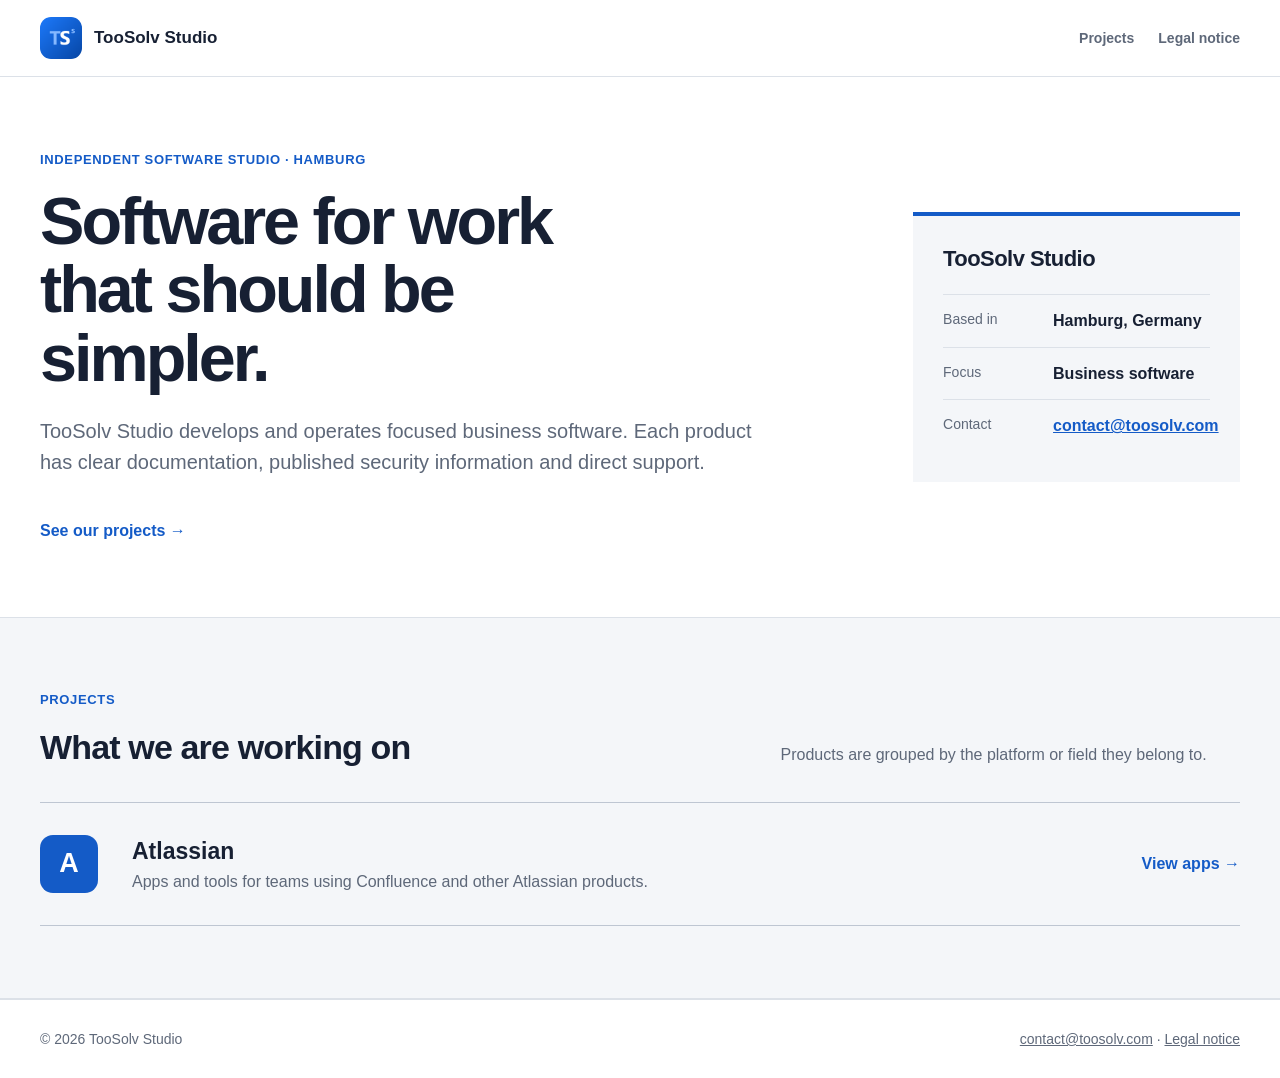
==== index.html @ 0a059f20 "Refresh redesigned website assets" ====
<!doctype html>
<html lang="en">
<head>
  <meta charset="utf-8">
  <meta name="viewport" content="width=device-width, initial-scale=1">
  <meta http-equiv="Content-Security-Policy" content="default-src 'none'; style-src 'self'; img-src 'self' data:; script-src 'none'; connect-src 'none'; font-src 'self'; object-src 'none'; base-uri 'none'; form-action 'none'">
  <meta name="referrer" content="no-referrer">
  <title>TooSolv Studio · Software from Hamburg</title>
  <meta name="description" content="TooSolv Studio is an independent software studio in Hamburg. Explore our projects and products.">
  <link rel="icon" href="toosolv-studio.png?v=20260923b">
  <link rel="stylesheet" href="style.css?v=20260923b">
</head>
<body>
<header class="topbar">
  <div class="wide">
    <a class="brand" href="./" aria-label="TooSolv Studio home"><img src="toosolv-studio.png?v=20260923b" alt=""><span>TooSolv Studio</span></a>
    <nav aria-label="Main"><a href="#projects">Projects</a><a href="impressum/">Legal notice</a></nav>
  </div>
</header>

<main>
  <section class="home-intro wide">
    <div class="intro-copy">
      <p class="label">Independent software studio · Hamburg</p>
      <h1>Software for work that should be simpler.</h1>
      <p class="lead">TooSolv Studio develops and operates focused business software. Each product has clear documentation, published security information and direct support.</p>
      <a class="text-link" href="#projects">See our projects <span aria-hidden="true">→</span></a>
    </div>
    <aside class="studio-facts" aria-label="About TooSolv Studio">
      <h2>TooSolv Studio</h2>
      <dl>
        <div><dt>Based in</dt><dd>Hamburg, Germany</dd></div>
        <div><dt>Focus</dt><dd>Business software</dd></div>
        <div><dt>Contact</dt><dd><a href="mailto:contact@toosolv.com">contact@toosolv.com</a></dd></div>
      </dl>
    </aside>
  </section>

  <section id="projects" class="projects-block">
    <div class="wide">
      <div class="section-title"><div><p class="label">Projects</p><h2>What we are working on</h2></div><p>Products are grouped by the platform or field they belong to.</p></div>
      <a class="project-row" href="projects/atlassian/">
        <span class="project-letter" aria-hidden="true">A</span>
        <span class="project-copy"><strong>Atlassian</strong><span>Apps and tools for teams using Confluence and other Atlassian products.</span></span>
        <span class="row-action">View apps <span aria-hidden="true">→</span></span>
      </a>
    </div>
  </section>
</main>

<footer><div class="wide"><span>© 2026 TooSolv Studio</span><span><a href="mailto:contact@toosolv.com">contact@toosolv.com</a> · <a href="impressum/">Legal notice</a></span></div></footer>
</body>
</html>
---- style.css ----
:root {
  --ink: #172033;
  --muted: #5e6879;
  --blue: #145bc7;
  --blue-dark: #0d4399;
  --line: #dce1e8;
  --panel: #f4f6f9;
  --white: #fff;
  --page: #fff;
  color-scheme: light;
}
* { box-sizing: border-box; }
html { scroll-behavior: smooth; }
body { margin: 0; background: var(--page); color: var(--ink); font: 16px/1.6 -apple-system, BlinkMacSystemFont, "Segoe UI", Arial, sans-serif; }
.wide { width: min(1380px, calc(100% - 80px)); margin-inline: auto; }
.topbar { border-bottom: 1px solid var(--line); background: var(--white); }
.topbar .wide { min-height: 76px; display: flex; align-items: center; gap: 30px; }
.brand { display: inline-flex; align-items: center; gap: 12px; color: var(--ink); font-size: 17px; font-weight: 720; text-decoration: none; }
.brand img { width: 42px; height: 42px; border-radius: 11px; }
nav { display: flex; flex-wrap: wrap; gap: 24px; margin-left: auto; }
nav a { color: var(--muted); font-size: 14px; font-weight: 650; text-decoration: none; }
nav a:hover, nav a:focus-visible, nav a[aria-current="page"] { color: var(--blue); }
a { color: var(--blue); }
h1, h2, p { margin-top: 0; }
h1 { max-width: 17ch; margin-bottom: 24px; font-size: clamp(42px, 5.2vw, 72px); line-height: 1.03; letter-spacing: -.045em; }
h2 { margin-bottom: 10px; font-size: 28px; line-height: 1.2; letter-spacing: -.025em; }
.lead { max-width: 66ch; color: var(--muted); font-size: 20px; line-height: 1.55; }
.label { margin-bottom: 16px; color: var(--blue); font-size: 13px; font-weight: 750; letter-spacing: .05em; text-transform: uppercase; }
.home-intro { display: grid; grid-template-columns: minmax(0, 1.65fr) minmax(300px, .7fr); gap: 8vw; align-items: center; min-height: 540px; padding-block: 72px; }
.intro-copy { max-width: 850px; }
.text-link { display: inline-block; margin-top: 20px; font-weight: 700; text-decoration: none; }
.studio-facts { padding: 30px; border-top: 4px solid var(--blue); background: var(--panel); }
.studio-facts h2 { font-size: 22px; }
.studio-facts dl { margin: 22px 0 0; }
.studio-facts dl div { display: grid; grid-template-columns: 90px 1fr; gap: 20px; padding: 13px 0; border-top: 1px solid var(--line); }
.studio-facts dt { color: var(--muted); font-size: 14px; }
.studio-facts dd { margin: 0; font-weight: 650; }
.projects-block, .product-details { padding-block: 72px; background: var(--panel); border-block: 1px solid var(--line); }
.projects-block.compact { padding-block: 56px 100px; border-top: 0; }
.section-title, .page-title { display: grid; grid-template-columns: minmax(300px, 1fr) minmax(300px, .75fr); gap: 10vw; align-items: end; margin-bottom: 34px; }
.section-title h2 { margin: 0; font-size: 34px; }
.section-title > p, .page-title > p { max-width: 600px; margin: 0; color: var(--muted); }
.project-row { display: grid; grid-template-columns: 66px minmax(0, 1fr) auto; gap: 26px; align-items: center; padding: 30px 0; border-top: 1px solid #bec6d2; border-bottom: 1px solid #bec6d2; color: var(--ink); text-decoration: none; }
.project-row:hover .row-action, .project-row:focus-visible .row-action { color: var(--blue-dark); text-decoration: underline; text-underline-offset: 4px; }
.project-letter { display: grid; place-items: center; width: 58px; height: 58px; border-radius: 13px; background: var(--blue); color: white; font-size: 27px; font-weight: 800; }
.project-row img { width: 58px; height: 58px; border-radius: 13px; }
.project-copy { display: flex; flex-direction: column; }
.project-copy small { margin-bottom: 2px; color: var(--blue); font-weight: 700; text-transform: uppercase; }
.project-copy strong { font-size: 23px; }
.project-copy > span { color: var(--muted); }
.row-action { color: var(--blue); font-weight: 700; }
.page-head { min-height: 410px; padding-block: 46px 70px; }
.crumb { margin-bottom: 76px; color: var(--muted); font-size: 14px; }
.crumb a { color: var(--muted); text-decoration: none; }
.crumb span { padding-inline: 8px; color: #9aa3b1; }
.page-title h1 { margin: 0; font-size: clamp(46px, 6vw, 76px); }
.product-head { min-height: 520px; }
.product-title { display: flex; align-items: flex-start; gap: 30px; }
.product-title > img { width: 104px; height: 104px; border-radius: 24px; }
.product-title h1 { max-width: 19ch; font-size: clamp(44px, 5.5vw, 70px); }
.product-actions { display: flex; flex-wrap: wrap; gap: 14px 28px; margin: 32px 0 0 134px; }
.primary-link { padding: 11px 17px; border-radius: 7px; background: var(--blue); color: white; font-weight: 700; text-decoration: none; }
.primary-link:hover, .primary-link:focus-visible { background: var(--blue-dark); }
.plain-link { align-self: center; font-weight: 650; text-decoration: none; }
.details-grid { display: grid; grid-template-columns: repeat(4, 1fr); }
.details-grid article { min-height: 190px; padding: 8px 28px 8px 0; }
.details-grid article + article { padding-left: 28px; border-left: 1px solid #c8cfda; }
.details-grid h2 { font-size: 20px; }
.details-grid p { color: var(--muted); }
.review-links { padding-block: 80px; }
.review-links .wide { display: grid; grid-template-columns: .7fr 1.3fr; gap: 8vw; }
.review-links h2 { font-size: 31px; }
.review-links .wide > div { display: grid; }
.review-links a { display: grid; grid-template-columns: 170px 1fr; gap: 30px; padding: 18px 0; border-top: 1px solid var(--line); color: var(--ink); text-decoration: none; }
.review-links a:last-child { border-bottom: 1px solid var(--line); }
.review-links a span { color: var(--muted); }
footer { padding-block: 28px; border-top: 1px solid var(--line); color: var(--muted); font-size: 14px; }
footer .wide { display: flex; justify-content: space-between; gap: 24px; }
footer a { color: var(--muted); }
footer .trademark { display: block; margin-top: 16px; font-size: 12px; }

/* Existing documentation and policy pages */
.wrap { width: min(1060px, calc(100% - 48px)); margin-inline: auto; padding-block: 26px 64px; }
header.site { min-height: 64px; display: flex; align-items: center; gap: 22px; padding-bottom: 18px; margin-bottom: 46px; border-bottom: 1px solid var(--line); }
header.site > a:first-of-type { display: inline-flex; align-items: center; gap: 11px; color: var(--ink); font-weight: 720; text-decoration: none; }
header.site img { width: 40px; height: 40px; border-radius: 10px; }
header.site nav { margin-left: auto; }
.wrap h1 { max-width: none; font-size: clamp(34px, 5vw, 50px); }
.wrap h2 { margin-top: 38px; font-size: 23px; }
.wrap p, .wrap li { max-width: 76ch; }
table { width: 100%; margin: 14px 0; border-collapse: collapse; font-size: 15px; }
th, td { padding: 9px 10px; border-bottom: 1px solid var(--line); text-align: left; vertical-align: top; }
th { color: var(--muted); }
.table-scroll { overflow-x: auto; }
code, kbd { padding: 1px 5px; border: 1px solid var(--line); border-radius: 4px; background: var(--panel); font: .9em "Cascadia Code", Consolas, monospace; }
.cards { display: grid; grid-template-columns: repeat(auto-fit, minmax(210px, 1fr)); gap: 12px; margin-top: 24px; }
.cards a { padding: 16px; border: 1px solid var(--line); color: var(--ink); text-decoration: none; }
.cards strong, .cards span { display: block; }
.cards strong { color: var(--blue); }
.cards span { color: var(--muted); font-size: 14px; }
.wrap footer { margin-top: 58px; }
.sr-only { position: absolute; width: 1px; height: 1px; overflow: hidden; clip-path: inset(50%); white-space: nowrap; }

@media (max-width: 900px) {
  .wide { width: min(100% - 40px, 760px); }
  .home-intro { grid-template-columns: 1fr; min-height: auto; gap: 50px; }
  .studio-facts { max-width: 520px; }
  .section-title, .page-title, .review-links .wide { grid-template-columns: 1fr; gap: 16px; }
  .details-grid { grid-template-columns: repeat(2, 1fr); }
  .details-grid article:nth-child(3) { padding-left: 0; border-left: 0; }
  .project-row { grid-template-columns: 58px 1fr; }
  .row-action { grid-column: 2; }
}
@media (max-width: 600px) {
  .wide { width: calc(100% - 30px); }
  .topbar .wide, header.site { flex-wrap: wrap; padding-block: 13px; }
  nav, header.site nav { width: 100%; margin-left: 0; gap: 16px; }
  h1 { font-size: 42px; }
  .home-intro { padding-block: 52px; }
  .projects-block, .product-details { padding-block: 50px; }
  .page-head { padding-top: 30px; }
  .crumb { margin-bottom: 50px; }
  .product-title { display: block; }
  .product-title > img { width: 76px; height: 76px; margin-bottom: 24px; }
  .product-actions { margin-left: 0; }
  .details-grid { grid-template-columns: 1fr; }
  .details-grid article, .details-grid article + article { min-height: auto; padding: 20px 0; border-left: 0; border-top: 1px solid #c8cfda; }
  .review-links a { grid-template-columns: 1fr; gap: 4px; }
  footer .wide { display: block; }
}
@media (prefers-reduced-motion: reduce) { html { scroll-behavior: auto; } }
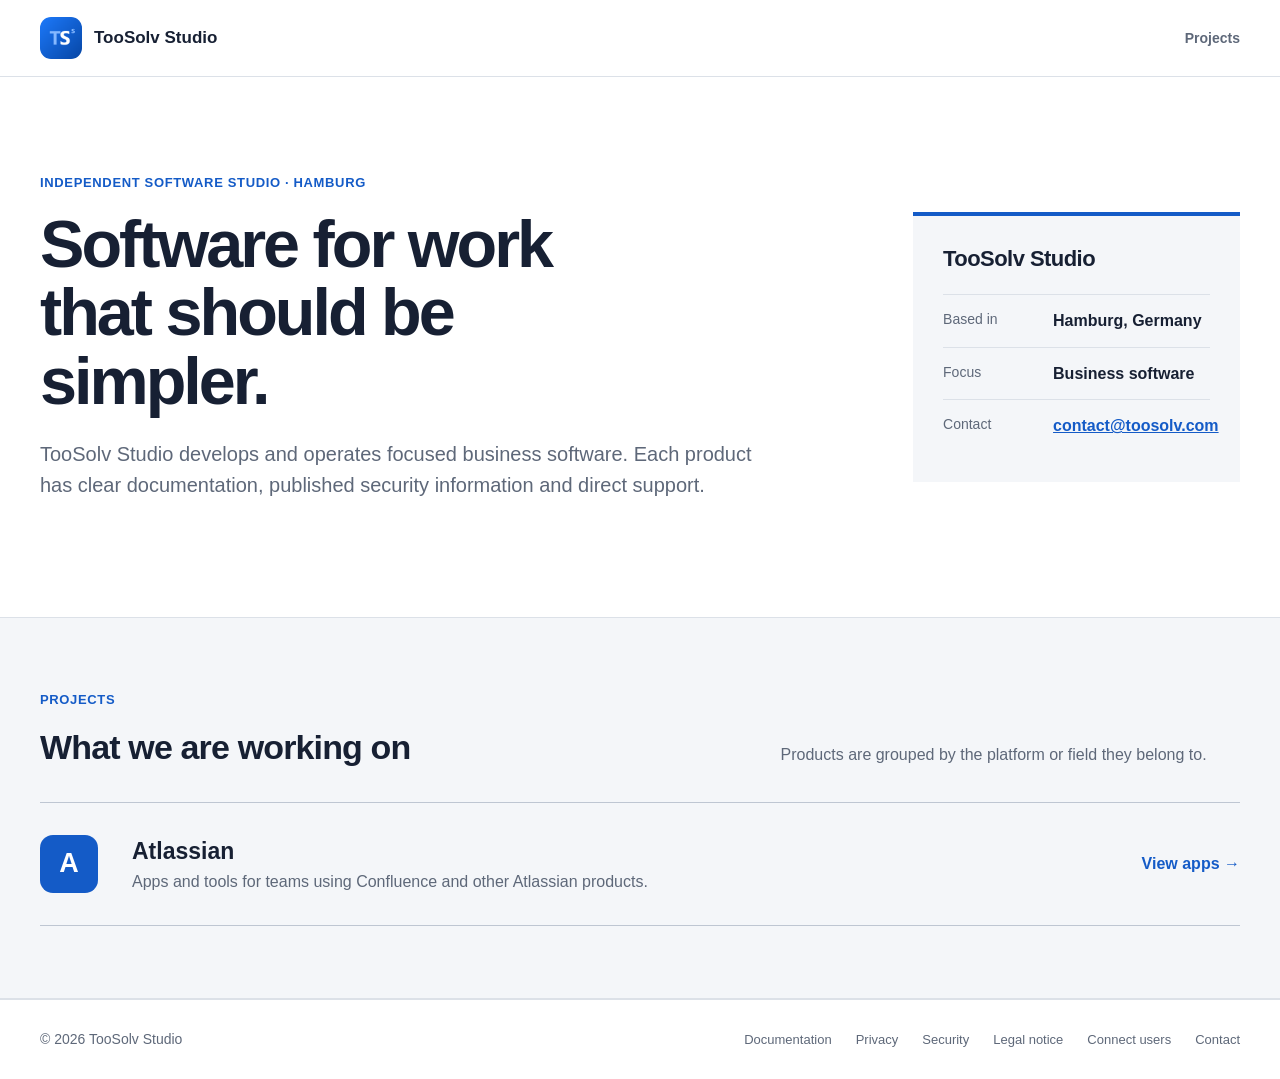
==== commit d12a4f9d: "Keep footer at page bottom and simplify navigation" ====
--- a/index.html
+++ b/index.html
@@ -1,53 +1,52 @@
-<!doctype html>
-<html lang="en">
-<head>
-  <meta charset="utf-8">
-  <meta name="viewport" content="width=device-width, initial-scale=1">
-  <meta http-equiv="Content-Security-Policy" content="default-src 'none'; style-src 'self'; img-src 'self' data:; script-src 'none'; connect-src 'none'; font-src 'self'; object-src 'none'; base-uri 'none'; form-action 'none'">
-  <meta name="referrer" content="no-referrer">
-  <title>TooSolv Studio · Software from Hamburg</title>
-  <meta name="description" content="TooSolv Studio is an independent software studio in Hamburg. Explore our projects and products.">
-  <link rel="icon" href="toosolv-studio.png?v=20260923b">
-  <link rel="stylesheet" href="style.css?v=20260923b">
-</head>
-<body>
-<header class="topbar">
-  <div class="wide">
-    <a class="brand" href="./" aria-label="TooSolv Studio home"><img src="toosolv-studio.png?v=20260923b" alt=""><span>TooSolv Studio</span></a>
-    <nav aria-label="Main"><a href="#projects">Projects</a><a href="impressum/">Legal notice</a></nav>
-  </div>
-</header>
-
-<main>
-  <section class="home-intro wide">
-    <div class="intro-copy">
-      <p class="label">Independent software studio · Hamburg</p>
-      <h1>Software for work that should be simpler.</h1>
-      <p class="lead">TooSolv Studio develops and operates focused business software. Each product has clear documentation, published security information and direct support.</p>
-      <a class="text-link" href="#projects">See our projects <span aria-hidden="true">→</span></a>
-    </div>
-    <aside class="studio-facts" aria-label="About TooSolv Studio">
-      <h2>TooSolv Studio</h2>
-      <dl>
-        <div><dt>Based in</dt><dd>Hamburg, Germany</dd></div>
-        <div><dt>Focus</dt><dd>Business software</dd></div>
-        <div><dt>Contact</dt><dd><a href="mailto:contact@toosolv.com">contact@toosolv.com</a></dd></div>
-      </dl>
-    </aside>
-  </section>
-
-  <section id="projects" class="projects-block">
-    <div class="wide">
-      <div class="section-title"><div><p class="label">Projects</p><h2>What we are working on</h2></div><p>Products are grouped by the platform or field they belong to.</p></div>
-      <a class="project-row" href="projects/atlassian/">
-        <span class="project-letter" aria-hidden="true">A</span>
-        <span class="project-copy"><strong>Atlassian</strong><span>Apps and tools for teams using Confluence and other Atlassian products.</span></span>
-        <span class="row-action">View apps <span aria-hidden="true">→</span></span>
-      </a>
-    </div>
-  </section>
-</main>
-
-<footer><div class="wide"><span>© 2026 TooSolv Studio</span><span><a href="mailto:contact@toosolv.com">contact@toosolv.com</a> · <a href="impressum/">Legal notice</a></span></div></footer>
-</body>
-</html>
+<!doctype html>
+<html lang="en">
+<head>
+  <meta charset="utf-8">
+  <meta name="viewport" content="width=device-width, initial-scale=1">
+  <meta http-equiv="Content-Security-Policy" content="default-src 'none'; style-src 'self'; img-src 'self' data:; script-src 'none'; connect-src 'none'; font-src 'self'; object-src 'none'; base-uri 'none'; form-action 'none'">
+  <meta name="referrer" content="no-referrer">
+  <title>TooSolv Studio · Software from Hamburg</title>
+  <meta name="description" content="TooSolv Studio is an independent software studio in Hamburg. Explore our projects and products.">
+  <link rel="icon" href="toosolv-studio.png?v=20260923b">
+  <link rel="stylesheet" href="style.css?v=20260923c">
+</head>
+<body>
+<header class="topbar">
+  <div class="wide">
+    <a class="brand" href="./" aria-label="TooSolv Studio home"><img src="toosolv-studio.png?v=20260923b" alt=""><span>TooSolv Studio</span></a>
+    <nav aria-label="Main"><a href="#projects">Projects</a></nav>
+  </div>
+</header>
+
+<main>
+  <section class="home-intro wide">
+    <div class="intro-copy">
+      <p class="label">Independent software studio · Hamburg</p>
+      <h1>Software for work that should be simpler.</h1>
+      <p class="lead">TooSolv Studio develops and operates focused business software. Each product has clear documentation, published security information and direct support.</p>
+    </div>
+    <aside class="studio-facts" aria-label="About TooSolv Studio">
+      <h2>TooSolv Studio</h2>
+      <dl>
+        <div><dt>Based in</dt><dd>Hamburg, Germany</dd></div>
+        <div><dt>Focus</dt><dd>Business software</dd></div>
+        <div><dt>Contact</dt><dd><a href="mailto:contact@toosolv.com">contact@toosolv.com</a></dd></div>
+      </dl>
+    </aside>
+  </section>
+
+  <section id="projects" class="projects-block">
+    <div class="wide">
+      <div class="section-title"><div><p class="label">Projects</p><h2>What we are working on</h2></div><p>Products are grouped by the platform or field they belong to.</p></div>
+      <a class="project-row" href="projects/atlassian/">
+        <span class="project-letter" aria-hidden="true">A</span>
+        <span class="project-copy"><strong>Atlassian</strong><span>Apps and tools for teams using Confluence and other Atlassian products.</span></span>
+        <span class="row-action">View apps <span aria-hidden="true">→</span></span>
+      </a>
+    </div>
+  </section>
+</main>
+
+<footer class="site-footer"><div class="footer-inner"><span class="copyright">© 2026 TooSolv Studio</span><nav class="footer-links" aria-label="Footer"><a href="/docs/">Documentation</a><a href="/privacy/">Privacy</a><a href="/security/">Security</a><a href="/impressum/">Legal notice</a><a href="/connect/">Connect users</a><a href="mailto:contact@toosolv.com">Contact</a></nav></div></footer>
+</body>
+</html>
--- a/style.css
+++ b/style.css
@@ -1,131 +1,185 @@
-:root {
-  --ink: #172033;
-  --muted: #5e6879;
-  --blue: #145bc7;
-  --blue-dark: #0d4399;
-  --line: #dce1e8;
-  --panel: #f4f6f9;
-  --white: #fff;
-  --page: #fff;
-  color-scheme: light;
-}
-* { box-sizing: border-box; }
-html { scroll-behavior: smooth; }
-body { margin: 0; background: var(--page); color: var(--ink); font: 16px/1.6 -apple-system, BlinkMacSystemFont, "Segoe UI", Arial, sans-serif; }
-.wide { width: min(1380px, calc(100% - 80px)); margin-inline: auto; }
-.topbar { border-bottom: 1px solid var(--line); background: var(--white); }
-.topbar .wide { min-height: 76px; display: flex; align-items: center; gap: 30px; }
-.brand { display: inline-flex; align-items: center; gap: 12px; color: var(--ink); font-size: 17px; font-weight: 720; text-decoration: none; }
-.brand img { width: 42px; height: 42px; border-radius: 11px; }
-nav { display: flex; flex-wrap: wrap; gap: 24px; margin-left: auto; }
-nav a { color: var(--muted); font-size: 14px; font-weight: 650; text-decoration: none; }
-nav a:hover, nav a:focus-visible, nav a[aria-current="page"] { color: var(--blue); }
-a { color: var(--blue); }
-h1, h2, p { margin-top: 0; }
-h1 { max-width: 17ch; margin-bottom: 24px; font-size: clamp(42px, 5.2vw, 72px); line-height: 1.03; letter-spacing: -.045em; }
-h2 { margin-bottom: 10px; font-size: 28px; line-height: 1.2; letter-spacing: -.025em; }
-.lead { max-width: 66ch; color: var(--muted); font-size: 20px; line-height: 1.55; }
-.label { margin-bottom: 16px; color: var(--blue); font-size: 13px; font-weight: 750; letter-spacing: .05em; text-transform: uppercase; }
-.home-intro { display: grid; grid-template-columns: minmax(0, 1.65fr) minmax(300px, .7fr); gap: 8vw; align-items: center; min-height: 540px; padding-block: 72px; }
-.intro-copy { max-width: 850px; }
-.text-link { display: inline-block; margin-top: 20px; font-weight: 700; text-decoration: none; }
-.studio-facts { padding: 30px; border-top: 4px solid var(--blue); background: var(--panel); }
-.studio-facts h2 { font-size: 22px; }
-.studio-facts dl { margin: 22px 0 0; }
-.studio-facts dl div { display: grid; grid-template-columns: 90px 1fr; gap: 20px; padding: 13px 0; border-top: 1px solid var(--line); }
-.studio-facts dt { color: var(--muted); font-size: 14px; }
-.studio-facts dd { margin: 0; font-weight: 650; }
-.projects-block, .product-details { padding-block: 72px; background: var(--panel); border-block: 1px solid var(--line); }
-.projects-block.compact { padding-block: 56px 100px; border-top: 0; }
-.section-title, .page-title { display: grid; grid-template-columns: minmax(300px, 1fr) minmax(300px, .75fr); gap: 10vw; align-items: end; margin-bottom: 34px; }
-.section-title h2 { margin: 0; font-size: 34px; }
-.section-title > p, .page-title > p { max-width: 600px; margin: 0; color: var(--muted); }
-.project-row { display: grid; grid-template-columns: 66px minmax(0, 1fr) auto; gap: 26px; align-items: center; padding: 30px 0; border-top: 1px solid #bec6d2; border-bottom: 1px solid #bec6d2; color: var(--ink); text-decoration: none; }
-.project-row:hover .row-action, .project-row:focus-visible .row-action { color: var(--blue-dark); text-decoration: underline; text-underline-offset: 4px; }
-.project-letter { display: grid; place-items: center; width: 58px; height: 58px; border-radius: 13px; background: var(--blue); color: white; font-size: 27px; font-weight: 800; }
-.project-row img { width: 58px; height: 58px; border-radius: 13px; }
-.project-copy { display: flex; flex-direction: column; }
-.project-copy small { margin-bottom: 2px; color: var(--blue); font-weight: 700; text-transform: uppercase; }
-.project-copy strong { font-size: 23px; }
-.project-copy > span { color: var(--muted); }
-.row-action { color: var(--blue); font-weight: 700; }
-.page-head { min-height: 410px; padding-block: 46px 70px; }
-.crumb { margin-bottom: 76px; color: var(--muted); font-size: 14px; }
-.crumb a { color: var(--muted); text-decoration: none; }
-.crumb span { padding-inline: 8px; color: #9aa3b1; }
-.page-title h1 { margin: 0; font-size: clamp(46px, 6vw, 76px); }
-.product-head { min-height: 520px; }
-.product-title { display: flex; align-items: flex-start; gap: 30px; }
-.product-title > img { width: 104px; height: 104px; border-radius: 24px; }
-.product-title h1 { max-width: 19ch; font-size: clamp(44px, 5.5vw, 70px); }
-.product-actions { display: flex; flex-wrap: wrap; gap: 14px 28px; margin: 32px 0 0 134px; }
-.primary-link { padding: 11px 17px; border-radius: 7px; background: var(--blue); color: white; font-weight: 700; text-decoration: none; }
-.primary-link:hover, .primary-link:focus-visible { background: var(--blue-dark); }
-.plain-link { align-self: center; font-weight: 650; text-decoration: none; }
-.details-grid { display: grid; grid-template-columns: repeat(4, 1fr); }
-.details-grid article { min-height: 190px; padding: 8px 28px 8px 0; }
-.details-grid article + article { padding-left: 28px; border-left: 1px solid #c8cfda; }
-.details-grid h2 { font-size: 20px; }
-.details-grid p { color: var(--muted); }
-.review-links { padding-block: 80px; }
-.review-links .wide { display: grid; grid-template-columns: .7fr 1.3fr; gap: 8vw; }
-.review-links h2 { font-size: 31px; }
-.review-links .wide > div { display: grid; }
-.review-links a { display: grid; grid-template-columns: 170px 1fr; gap: 30px; padding: 18px 0; border-top: 1px solid var(--line); color: var(--ink); text-decoration: none; }
-.review-links a:last-child { border-bottom: 1px solid var(--line); }
-.review-links a span { color: var(--muted); }
-footer { padding-block: 28px; border-top: 1px solid var(--line); color: var(--muted); font-size: 14px; }
-footer .wide { display: flex; justify-content: space-between; gap: 24px; }
-footer a { color: var(--muted); }
-footer .trademark { display: block; margin-top: 16px; font-size: 12px; }
-
-/* Existing documentation and policy pages */
-.wrap { width: min(1060px, calc(100% - 48px)); margin-inline: auto; padding-block: 26px 64px; }
-header.site { min-height: 64px; display: flex; align-items: center; gap: 22px; padding-bottom: 18px; margin-bottom: 46px; border-bottom: 1px solid var(--line); }
-header.site > a:first-of-type { display: inline-flex; align-items: center; gap: 11px; color: var(--ink); font-weight: 720; text-decoration: none; }
-header.site img { width: 40px; height: 40px; border-radius: 10px; }
-header.site nav { margin-left: auto; }
-.wrap h1 { max-width: none; font-size: clamp(34px, 5vw, 50px); }
-.wrap h2 { margin-top: 38px; font-size: 23px; }
-.wrap p, .wrap li { max-width: 76ch; }
-table { width: 100%; margin: 14px 0; border-collapse: collapse; font-size: 15px; }
-th, td { padding: 9px 10px; border-bottom: 1px solid var(--line); text-align: left; vertical-align: top; }
-th { color: var(--muted); }
-.table-scroll { overflow-x: auto; }
-code, kbd { padding: 1px 5px; border: 1px solid var(--line); border-radius: 4px; background: var(--panel); font: .9em "Cascadia Code", Consolas, monospace; }
-.cards { display: grid; grid-template-columns: repeat(auto-fit, minmax(210px, 1fr)); gap: 12px; margin-top: 24px; }
-.cards a { padding: 16px; border: 1px solid var(--line); color: var(--ink); text-decoration: none; }
-.cards strong, .cards span { display: block; }
-.cards strong { color: var(--blue); }
-.cards span { color: var(--muted); font-size: 14px; }
-.wrap footer { margin-top: 58px; }
-.sr-only { position: absolute; width: 1px; height: 1px; overflow: hidden; clip-path: inset(50%); white-space: nowrap; }
-
-@media (max-width: 900px) {
-  .wide { width: min(100% - 40px, 760px); }
-  .home-intro { grid-template-columns: 1fr; min-height: auto; gap: 50px; }
-  .studio-facts { max-width: 520px; }
-  .section-title, .page-title, .review-links .wide { grid-template-columns: 1fr; gap: 16px; }
-  .details-grid { grid-template-columns: repeat(2, 1fr); }
-  .details-grid article:nth-child(3) { padding-left: 0; border-left: 0; }
-  .project-row { grid-template-columns: 58px 1fr; }
-  .row-action { grid-column: 2; }
-}
-@media (max-width: 600px) {
-  .wide { width: calc(100% - 30px); }
-  .topbar .wide, header.site { flex-wrap: wrap; padding-block: 13px; }
-  nav, header.site nav { width: 100%; margin-left: 0; gap: 16px; }
-  h1 { font-size: 42px; }
-  .home-intro { padding-block: 52px; }
-  .projects-block, .product-details { padding-block: 50px; }
-  .page-head { padding-top: 30px; }
-  .crumb { margin-bottom: 50px; }
-  .product-title { display: block; }
-  .product-title > img { width: 76px; height: 76px; margin-bottom: 24px; }
-  .product-actions { margin-left: 0; }
-  .details-grid { grid-template-columns: 1fr; }
-  .details-grid article, .details-grid article + article { min-height: auto; padding: 20px 0; border-left: 0; border-top: 1px solid #c8cfda; }
-  .review-links a { grid-template-columns: 1fr; gap: 4px; }
-  footer .wide { display: block; }
-}
-@media (prefers-reduced-motion: reduce) { html { scroll-behavior: auto; } }
+:root {
+  --ink: #172033;
+  --muted: #5e6879;
+  --blue: #145bc7;
+  --blue-dark: #0d4399;
+  --line: #dce1e8;
+  --panel: #f4f6f9;
+  --white: #fff;
+  --page: #fff;
+  color-scheme: light;
+}
+* { box-sizing: border-box; }
+html { scroll-behavior: smooth; }
+body { margin: 0; background: var(--page); color: var(--ink); font: 16px/1.6 -apple-system, BlinkMacSystemFont, "Segoe UI", Arial, sans-serif; }
+.wide { width: min(1380px, calc(100% - 80px)); margin-inline: auto; }
+.topbar { border-bottom: 1px solid var(--line); background: var(--white); }
+.topbar .wide { min-height: 76px; display: flex; align-items: center; gap: 30px; }
+.brand { display: inline-flex; align-items: center; gap: 12px; color: var(--ink); font-size: 17px; font-weight: 720; text-decoration: none; }
+.brand img { width: 42px; height: 42px; border-radius: 11px; }
+nav { display: flex; flex-wrap: wrap; gap: 24px; margin-left: auto; }
+nav a { color: var(--muted); font-size: 14px; font-weight: 650; text-decoration: none; }
+nav a:hover, nav a:focus-visible, nav a[aria-current="page"] { color: var(--blue); }
+a { color: var(--blue); }
+h1, h2, p { margin-top: 0; }
+h1 { max-width: 17ch; margin-bottom: 24px; font-size: clamp(42px, 5.2vw, 72px); line-height: 1.03; letter-spacing: -.045em; }
+h2 { margin-bottom: 10px; font-size: 28px; line-height: 1.2; letter-spacing: -.025em; }
+.lead { max-width: 66ch; color: var(--muted); font-size: 20px; line-height: 1.55; }
+.label { margin-bottom: 16px; color: var(--blue); font-size: 13px; font-weight: 750; letter-spacing: .05em; text-transform: uppercase; }
+.home-intro { display: grid; grid-template-columns: minmax(0, 1.65fr) minmax(300px, .7fr); gap: 8vw; align-items: center; min-height: 540px; padding-block: 72px; }
+.intro-copy { max-width: 850px; }
+.text-link { display: inline-block; margin-top: 20px; font-weight: 700; text-decoration: none; }
+.studio-facts { padding: 30px; border-top: 4px solid var(--blue); background: var(--panel); }
+.studio-facts h2 { font-size: 22px; }
+.studio-facts dl { margin: 22px 0 0; }
+.studio-facts dl div { display: grid; grid-template-columns: 90px 1fr; gap: 20px; padding: 13px 0; border-top: 1px solid var(--line); }
+.studio-facts dt { color: var(--muted); font-size: 14px; }
+.studio-facts dd { margin: 0; font-weight: 650; }
+.projects-block, .product-details { padding-block: 72px; background: var(--panel); border-block: 1px solid var(--line); }
+.projects-block.compact { padding-block: 56px 100px; border-top: 0; }
+.section-title, .page-title { display: grid; grid-template-columns: minmax(300px, 1fr) minmax(300px, .75fr); gap: 10vw; align-items: end; margin-bottom: 34px; }
+.section-title h2 { margin: 0; font-size: 34px; }
+.section-title > p, .page-title > p { max-width: 600px; margin: 0; color: var(--muted); }
+.project-row { display: grid; grid-template-columns: 66px minmax(0, 1fr) auto; gap: 26px; align-items: center; padding: 30px 0; border-top: 1px solid #bec6d2; border-bottom: 1px solid #bec6d2; color: var(--ink); text-decoration: none; }
+.project-row:hover .row-action, .project-row:focus-visible .row-action { color: var(--blue-dark); text-decoration: underline; text-underline-offset: 4px; }
+.project-letter { display: grid; place-items: center; width: 58px; height: 58px; border-radius: 13px; background: var(--blue); color: white; font-size: 27px; font-weight: 800; }
+.project-row img { width: 58px; height: 58px; border-radius: 13px; }
+.project-copy { display: flex; flex-direction: column; }
+.project-copy small { margin-bottom: 2px; color: var(--blue); font-weight: 700; text-transform: uppercase; }
+.project-copy strong { font-size: 23px; }
+.project-copy > span { color: var(--muted); }
+.row-action { color: var(--blue); font-weight: 700; }
+.page-head { min-height: 410px; padding-block: 46px 70px; }
+.crumb { margin-bottom: 76px; color: var(--muted); font-size: 14px; }
+.crumb a { color: var(--muted); text-decoration: none; }
+.crumb span { padding-inline: 8px; color: #9aa3b1; }
+.page-title h1 { margin: 0; font-size: clamp(46px, 6vw, 76px); }
+.product-head { min-height: 520px; }
+.product-title { display: flex; align-items: flex-start; gap: 30px; }
+.product-title > img { width: 104px; height: 104px; border-radius: 24px; }
+.product-title h1 { max-width: 19ch; font-size: clamp(44px, 5.5vw, 70px); }
+.product-actions { display: flex; flex-wrap: wrap; gap: 14px 28px; margin: 32px 0 0 134px; }
+.primary-link { padding: 11px 17px; border-radius: 7px; background: var(--blue); color: white; font-weight: 700; text-decoration: none; }
+.primary-link:hover, .primary-link:focus-visible { background: var(--blue-dark); }
+.plain-link { align-self: center; font-weight: 650; text-decoration: none; }
+.details-grid { display: grid; grid-template-columns: repeat(4, 1fr); }
+.details-grid article { min-height: 190px; padding: 8px 28px 8px 0; }
+.details-grid article + article { padding-left: 28px; border-left: 1px solid #c8cfda; }
+.details-grid h2 { font-size: 20px; }
+.details-grid p { color: var(--muted); }
+.review-links { padding-block: 80px; }
+.review-links .wide { display: grid; grid-template-columns: .7fr 1.3fr; gap: 8vw; }
+.review-links h2 { font-size: 31px; }
+.review-links .wide > div { display: grid; }
+.review-links a { display: grid; grid-template-columns: 170px 1fr; gap: 30px; padding: 18px 0; border-top: 1px solid var(--line); color: var(--ink); text-decoration: none; }
+.review-links a:last-child { border-bottom: 1px solid var(--line); }
+.review-links a span { color: var(--muted); }
+footer { padding-block: 28px; border-top: 1px solid var(--line); color: var(--muted); font-size: 14px; }
+footer .wide { display: flex; justify-content: space-between; gap: 24px; }
+footer a { color: var(--muted); }
+footer .trademark { display: block; margin-top: 16px; font-size: 12px; }
+
+/* Existing documentation and policy pages */
+.wrap { width: min(1060px, calc(100% - 48px)); margin-inline: auto; padding-block: 26px 64px; }
+header.site { min-height: 64px; display: flex; align-items: center; gap: 22px; padding-bottom: 18px; margin-bottom: 46px; border-bottom: 1px solid var(--line); }
+header.site > a:first-of-type { display: inline-flex; align-items: center; gap: 11px; color: var(--ink); font-weight: 720; text-decoration: none; }
+header.site img { width: 40px; height: 40px; border-radius: 10px; }
+header.site nav { margin-left: auto; }
+.wrap h1 { max-width: none; font-size: clamp(34px, 5vw, 50px); }
+.wrap h2 { margin-top: 38px; font-size: 23px; }
+.wrap p, .wrap li { max-width: 76ch; }
+table { width: 100%; margin: 14px 0; border-collapse: collapse; font-size: 15px; }
+th, td { padding: 9px 10px; border-bottom: 1px solid var(--line); text-align: left; vertical-align: top; }
+th { color: var(--muted); }
+.table-scroll { overflow-x: auto; }
+code, kbd { padding: 1px 5px; border: 1px solid var(--line); border-radius: 4px; background: var(--panel); font: .9em "Cascadia Code", Consolas, monospace; }
+.cards { display: grid; grid-template-columns: repeat(auto-fit, minmax(210px, 1fr)); gap: 12px; margin-top: 24px; }
+.cards a { padding: 16px; border: 1px solid var(--line); color: var(--ink); text-decoration: none; }
+.cards strong, .cards span { display: block; }
+.cards strong { color: var(--blue); }
+.cards span { color: var(--muted); font-size: 14px; }
+.wrap footer { margin-top: 58px; }
+.sr-only { position: absolute; width: 1px; height: 1px; overflow: hidden; clip-path: inset(50%); white-space: nowrap; }
+
+@media (max-width: 900px) {
+  .wide { width: min(100% - 40px, 760px); }
+  .home-intro { grid-template-columns: 1fr; min-height: auto; gap: 50px; }
+  .studio-facts { max-width: 520px; }
+  .section-title, .page-title, .review-links .wide { grid-template-columns: 1fr; gap: 16px; }
+  .details-grid { grid-template-columns: repeat(2, 1fr); }
+  .details-grid article:nth-child(3) { padding-left: 0; border-left: 0; }
+  .project-row { grid-template-columns: 58px 1fr; }
+  .row-action { grid-column: 2; }
+}
+@media (max-width: 600px) {
+  .wide { width: calc(100% - 30px); }
+  .topbar .wide, header.site { flex-wrap: wrap; padding-block: 13px; }
+  nav, header.site nav { width: 100%; margin-left: 0; gap: 16px; }
+  h1 { font-size: 42px; }
+  .home-intro { padding-block: 52px; }
+  .projects-block, .product-details { padding-block: 50px; }
+  .page-head { padding-top: 30px; }
+  .crumb { margin-bottom: 50px; }
+  .product-title { display: block; }
+  .product-title > img { width: 76px; height: 76px; margin-bottom: 24px; }
+  .product-actions { margin-left: 0; }
+  .details-grid { grid-template-columns: 1fr; }
+  .details-grid article, .details-grid article + article { min-height: auto; padding: 20px 0; border-left: 0; border-top: 1px solid #c8cfda; }
+  .review-links a { grid-template-columns: 1fr; gap: 4px; }
+  footer .wide { display: block; }
+}
+@media (prefers-reduced-motion: reduce) { html { scroll-behavior: auto; } }
+
+/* Keep the footer at the bottom without covering page content. */
+body { min-height: 100vh; min-height: 100dvh; display: flex; flex-direction: column; }
+body > main { flex: 1; }
+body > .wrap { flex: 1; display: flex; flex-direction: column; padding-bottom: 0; }
+.wrap > main { flex: 1; }
+.site-footer { flex-shrink: 0; margin-top: auto; background: var(--white); }
+.footer-inner, .footer-trademark { width: min(1380px, calc(100% - 80px)); margin-inline: auto; }
+.footer-inner { display: flex; align-items: baseline; justify-content: space-between; flex-wrap: wrap; gap: 16px 32px; }
+.copyright { white-space: nowrap; }
+.footer-links { margin: 0; display: flex; flex-wrap: wrap; gap: 10px 24px; }
+.footer-links a { font-size: 13px; font-weight: 500; text-underline-offset: 4px; }
+.footer-links a:hover { text-decoration: underline; }
+.footer-trademark { margin-top: 20px; margin-bottom: 0; font-size: 12px; }
+.wrap .footer-inner, .wrap .footer-trademark { width: 100%; max-width: none; }
+.product-head { padding-block: 32px 56px; min-height: auto; }
+.product-head .crumb { margin-bottom: 42px; }
+.product-overview { display: grid; grid-template-columns: minmax(0, 1.5fr) minmax(280px, .75fr); gap: 64px; align-items: start; }
+.product-title { display: grid; grid-template-columns: 64px 1fr; gap: 22px; }
+.product-title > img { width: 64px; height: 64px; border-radius: 15px; }
+.product-title h1 { font-size: clamp(36px, 4vw, 56px); max-width: 20ch; margin-bottom: 20px; }
+.product-title .label { margin-bottom: 12px; }
+.product-title .lead { font-size: 18px; margin-bottom: 0; }
+.product-actions { margin: 28px 0 0 86px; }
+.product-summary { padding: 24px 28px; background: var(--panel); border: 1px solid var(--line); border-radius: 10px; }
+.product-summary h2 { font-size: 19px; margin-bottom: 18px; }
+.product-summary dl { margin: 0; }
+.product-summary dl div { display: flex; justify-content: space-between; gap: 20px; border-top: 1px solid var(--line); padding-block: 12px; }
+.product-summary dt { color: var(--muted); }
+.product-summary dd { margin: 0; font-weight: 600; text-align: right; }
+.product-details { padding-block: 40px; }
+.details-grid { gap: 20px; }
+.details-grid article, .details-grid article + article { min-height: auto; padding: 24px; border: 1px solid var(--line); border-radius: 8px; background: white; }
+.details-grid h2 { font-size: 18px; }
+.details-grid p { margin-bottom: 0; font-size: 15px; }
+.review-links { padding-block: 48px; }
+.review-links h2 { font-size: 26px; }
+.review-intro p { color: var(--muted); max-width: 38ch; }
+@media (max-width: 900px) {
+ .footer-inner, .footer-trademark { width: calc(100% - 40px); }
+ .product-overview { grid-template-columns: 1fr; gap: 32px; }
+ .product-summary { max-width: none; }
+}
+@media (max-width: 600px) {
+ .footer-inner, .footer-trademark { width: calc(100% - 30px); }
+ .footer-links { width: 100%; gap: 12px 20px; }
+ .product-title { grid-template-columns: 48px minmax(0, 1fr); gap: 14px; }
+ .product-title > img { width: 48px; height: 48px; margin: 0; }
+ .product-title h1 { font-size: 34px; }
+ .product-actions { margin-left: 0; }
+ .product-head .crumb { margin-bottom: 30px; }
+ .product-summary { padding: 20px; }
+ .details-grid article, .details-grid article + article { padding: 22px; }
+}
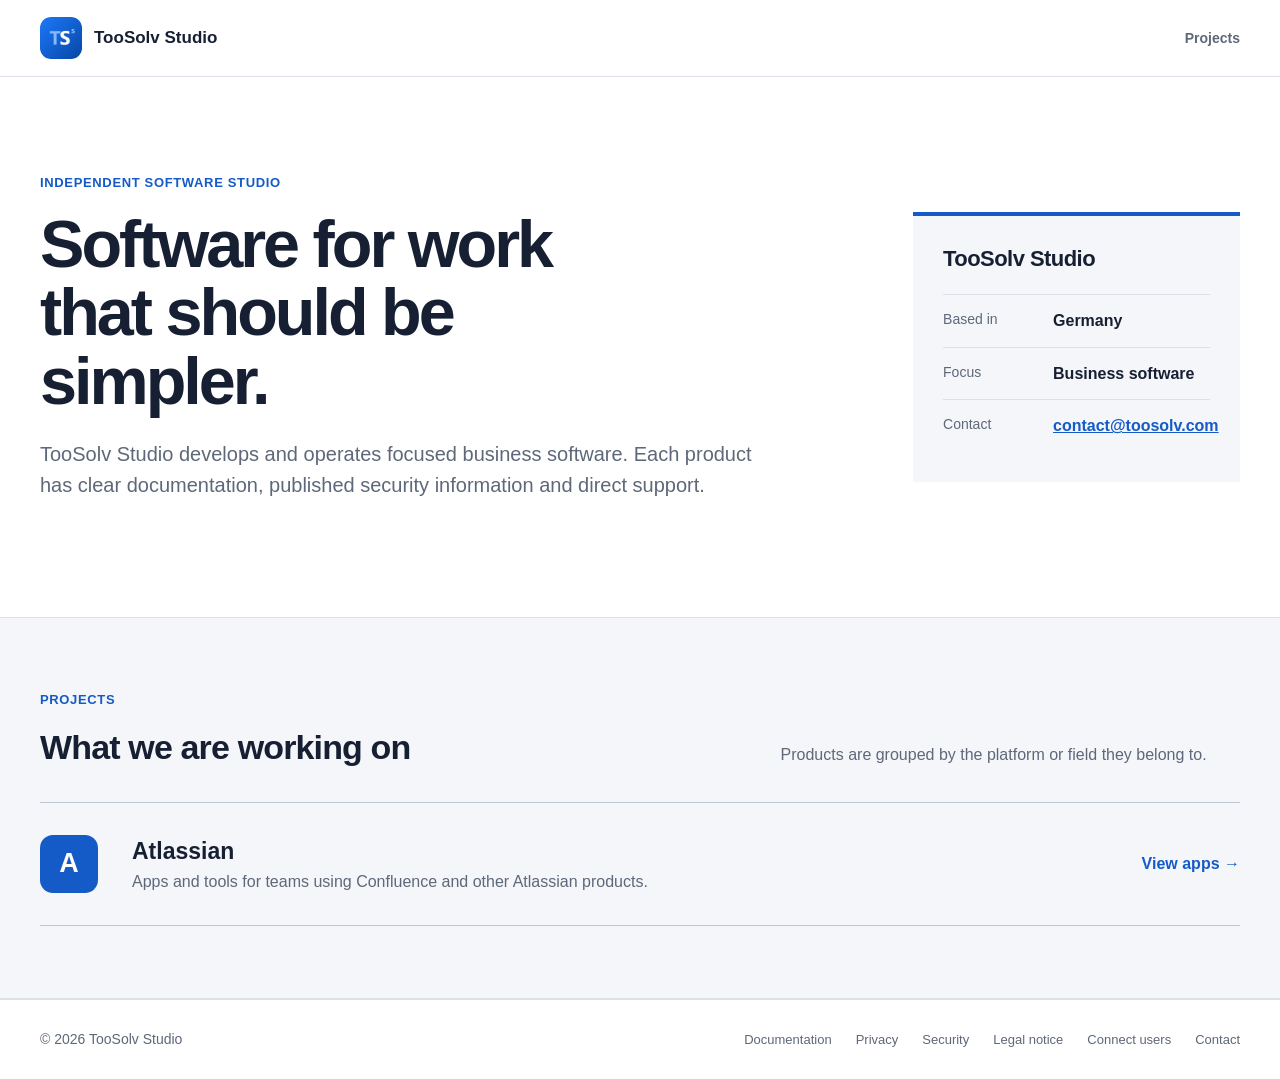
==== commit 5268c03b: "Remove Hamburg references from home page" ====
--- a/index.html
+++ b/index.html
@@ -5,8 +5,8 @@
   <meta name="viewport" content="width=device-width, initial-scale=1">
   <meta http-equiv="Content-Security-Policy" content="default-src 'none'; style-src 'self'; img-src 'self' data:; script-src 'none'; connect-src 'none'; font-src 'self'; object-src 'none'; base-uri 'none'; form-action 'none'">
   <meta name="referrer" content="no-referrer">
-  <title>TooSolv Studio · Software from Hamburg</title>
-  <meta name="description" content="TooSolv Studio is an independent software studio in Hamburg. Explore our projects and products.">
+  <title>TooSolv Studio · Business software</title>
+  <meta name="description" content="TooSolv Studio is an independent software studio. Explore our projects and products.">
   <link rel="icon" href="toosolv-studio.png?v=20260923b">
   <link rel="stylesheet" href="style.css?v=20260923c">
 </head>
@@ -21,14 +21,14 @@
 <main>
   <section class="home-intro wide">
     <div class="intro-copy">
-      <p class="label">Independent software studio · Hamburg</p>
+      <p class="label">Independent software studio</p>
       <h1>Software for work that should be simpler.</h1>
       <p class="lead">TooSolv Studio develops and operates focused business software. Each product has clear documentation, published security information and direct support.</p>
     </div>
     <aside class="studio-facts" aria-label="About TooSolv Studio">
       <h2>TooSolv Studio</h2>
       <dl>
-        <div><dt>Based in</dt><dd>Hamburg, Germany</dd></div>
+        <div><dt>Based in</dt><dd>Germany</dd></div>
         <div><dt>Focus</dt><dd>Business software</dd></div>
         <div><dt>Contact</dt><dd><a href="mailto:contact@toosolv.com">contact@toosolv.com</a></dd></div>
       </dl>
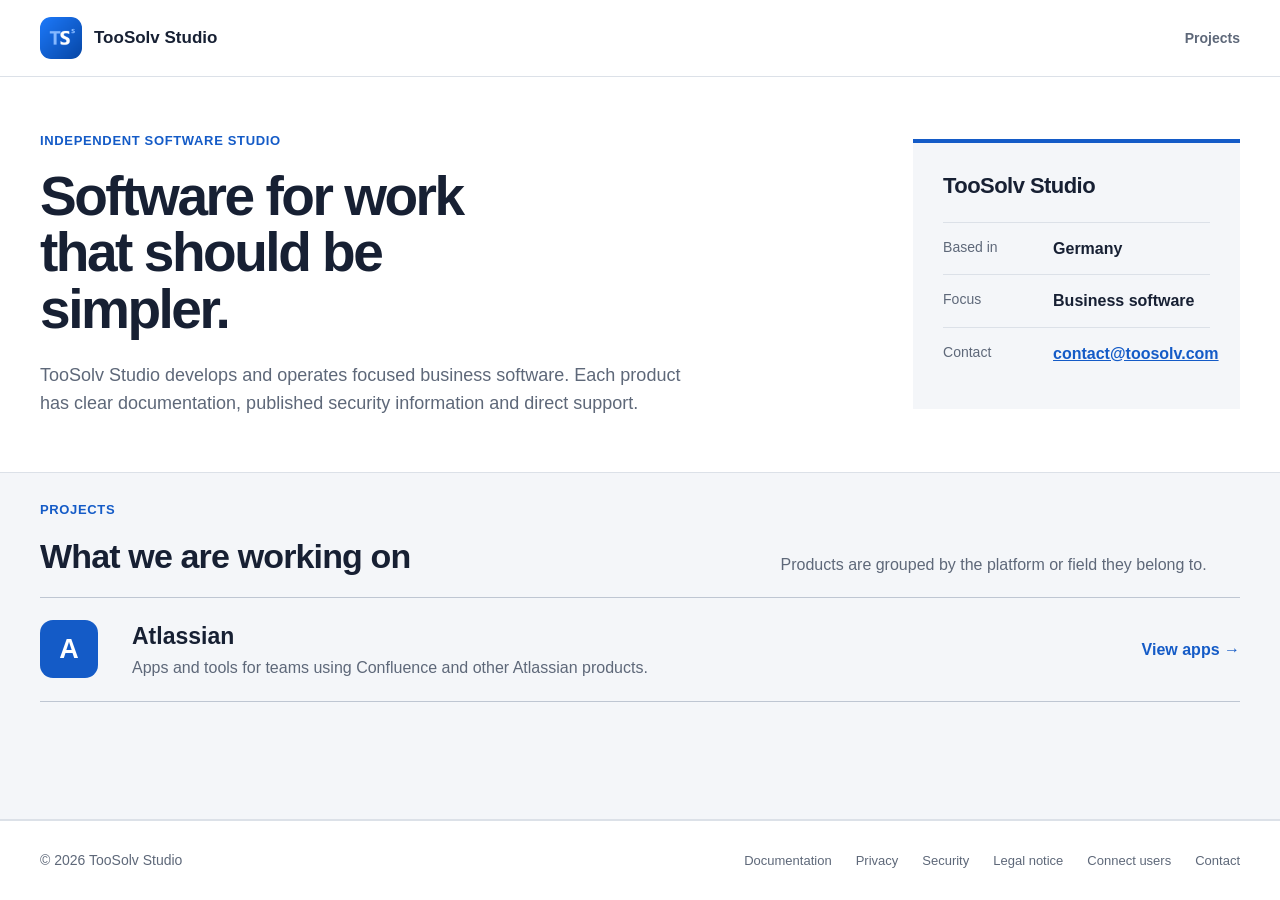
==== commit c00722f7: "Fit project directories to viewport with overflow dialog" ====
--- a/index.html
+++ b/index.html
@@ -3,14 +3,15 @@
 <head>
   <meta charset="utf-8">
   <meta name="viewport" content="width=device-width, initial-scale=1">
-  <meta http-equiv="Content-Security-Policy" content="default-src 'none'; style-src 'self'; img-src 'self' data:; script-src 'none'; connect-src 'none'; font-src 'self'; object-src 'none'; base-uri 'none'; form-action 'none'">
+  <meta http-equiv="Content-Security-Policy" content="default-src 'none'; style-src 'self'; img-src 'self' data:; script-src 'self'; connect-src 'none'; font-src 'self'; object-src 'none'; base-uri 'none'; form-action 'none'">
   <meta name="referrer" content="no-referrer">
   <title>TooSolv Studio · Business software</title>
   <meta name="description" content="TooSolv Studio is an independent software studio. Explore our projects and products.">
   <link rel="icon" href="toosolv-studio.png?v=20260923b">
-  <link rel="stylesheet" href="style.css?v=20260923c">
+  <link rel="stylesheet" href="style.css?v=20260923e">
+  <script src="/directory.js?v=20260923e" defer></script>
 </head>
-<body>
+<body class="directory-page">
 <header class="topbar">
   <div class="wide">
     <a class="brand" href="./" aria-label="TooSolv Studio home"><img src="toosolv-studio.png?v=20260923b" alt=""><span>TooSolv Studio</span></a>
@@ -18,7 +19,7 @@
   </div>
 </header>
 
-<main>
+<main class="home-main">
   <section class="home-intro wide">
     <div class="intro-copy">
       <p class="label">Independent software studio</p>
@@ -48,5 +49,9 @@
 </main>
 
 <footer class="site-footer"><div class="footer-inner"><span class="copyright">© 2026 TooSolv Studio</span><nav class="footer-links" aria-label="Footer"><a href="/docs/">Documentation</a><a href="/privacy/">Privacy</a><a href="/security/">Security</a><a href="/impressum/">Legal notice</a><a href="/connect/">Connect users</a><a href="mailto:contact@toosolv.com">Contact</a></nav></div></footer>
+<dialog class="more-dialog" aria-labelledby="more-title">
+  <div class="dialog-heading"><h2 id="more-title">More projects</h2><button type="button" class="dialog-close" aria-label="Close" autofocus>×</button></div>
+  <div class="dialog-items"></div>
+</dialog>
 </body>
 </html>
--- a/style.css
+++ b/style.css
@@ -183,3 +183,86 @@
  .product-summary { padding: 20px; }
  .details-grid article, .details-grid article + article { padding: 22px; }
 }
+
+.home-main { display: flex; flex-direction: column; }
+.home-main > .projects-block { flex: 1; }
+
+/* Viewport-sized project directories; long documents keep normal scrolling. */
+.directory-ready { height: 100vh; height: 100dvh; min-height: 0; overflow: hidden; }
+.directory-ready .topbar, .directory-ready .site-footer { flex: 0 0 auto; }
+.directory-ready .home-main { min-height: 0; overflow: hidden; }
+.directory-ready .home-intro { flex: 0 0 auto; min-height: 0; padding-block: clamp(24px, 6vh, 72px); }
+.directory-ready .home-intro h1 { font-size: clamp(32px, 4.3vw, 64px); }
+.directory-ready .home-intro .lead { margin-bottom: 0; font-size: 18px; }
+.directory-ready .page-head { flex: 0 0 auto; min-height: 0; padding-block: clamp(20px, 4vh, 46px); }
+.directory-ready .page-head .crumb { margin-bottom: clamp(16px, 4vh, 48px); }
+.directory-ready .page-title { margin-bottom: 0; }
+.directory-ready .projects-block { min-height: 0; padding-block: clamp(16px, 3vh, 40px); display: flex; }
+.directory-ready .projects-block > .wide { min-height: 0; display: flex; flex-direction: column; }
+.directory-ready .section-title { flex-shrink: 0; margin-bottom: 20px; }
+.directory-items { flex-shrink: 0; }
+.directory-ready .project-row { padding-block: 20px; }
+.more-button, .dialog-close { font: inherit; cursor: pointer; }
+.more-button { flex: 0 0 auto; align-self: flex-start; margin-top: 12px; border: 1px solid var(--blue); border-radius: 6px; padding: 8px 18px; background: white; color: var(--blue); font-weight: 650; }
+.more-button[hidden] { display: none; }
+.more-button:hover { background: #eaf1fc; }
+.more-dialog { width: min(1000px, calc(100% - 32px)); max-height: calc(100dvh - 40px); padding: 0; border: 1px solid var(--line); border-radius: 12px; color: var(--ink); background: white; }
+.more-dialog::backdrop { background: rgb(17 27 44 / 48%); }
+.more-dialog[open] { display: flex; flex-direction: column; }
+.dialog-heading { display: flex; justify-content: space-between; align-items: center; gap: 20px; padding: 20px 24px; border-bottom: 1px solid var(--line); }
+.dialog-heading h2 { margin: 0; font-size: 24px; }
+.dialog-close { flex-shrink: 0; width: 40px; height: 40px; border: 1px solid var(--line); background: var(--panel); border-radius: 6px; font-size: 26px; }
+.dialog-items { min-height: 0; overflow-y: auto; padding: 0 24px 24px; overscroll-behavior: contain; }
+.dialog-items .project-row { border-top: 0; }
+@media (max-width: 900px) {
+ .directory-ready .studio-facts { display: none; }
+ .directory-ready .home-intro { grid-template-columns: 1fr; }
+ .directory-ready .section-title > p { display: none; }
+ .directory-ready .home-intro h1 { max-width: 22ch; }
+}
+@media (max-width: 600px) {
+ .directory-ready .topbar .wide { min-height: 60px; flex-wrap: nowrap; gap: 12px; padding-block: 8px; }
+ .directory-ready .topbar nav { width: auto; margin-left: auto; }
+ .directory-ready .brand { font-size: 15px; gap: 8px; }
+ .directory-ready .brand img { width: 34px; height: 34px; }
+ .directory-ready .home-intro { padding-block: 20px; }
+ .directory-ready .home-intro h1 { font-size: 32px; margin-bottom: 12px; }
+ .directory-ready .home-intro .lead { font-size: 14px; }
+ .directory-ready .label { font-size: 11px; margin-bottom: 8px; }
+ .directory-ready .page-title h1 { font-size: 36px; }
+ .directory-ready .page-title > p { font-size: 14px; }
+ .directory-ready .section-title h2 { font-size: 24px; }
+ .directory-ready .project-row { gap: 8px 14px; grid-template-columns: 42px 1fr; padding-block: 14px; }
+ .directory-ready .project-row img, .directory-ready .project-letter { width: 40px; height: 40px; border-radius: 9px; }
+ .directory-ready .project-copy strong { font-size: 18px; }
+ .directory-ready .project-copy > span { font-size: 13px; }
+ .directory-ready .row-action { font-size: 14px; }
+ .directory-ready .site-footer { padding-block: 12px; }
+ .directory-ready .footer-inner { gap: 6px; }
+ .directory-ready .footer-links { gap: 4px 14px; }
+ .directory-ready .footer-links a, .directory-ready .copyright { font-size: 11px; }
+ .dialog-heading { padding: 16px; }
+ .dialog-items { padding-inline: 16px; }
+}
+@media (max-height: 650px) {
+ .directory-ready .home-intro, .directory-ready .page-head { padding-block: 12px; }
+ .directory-ready .home-intro h1 { font-size: 30px; margin-bottom: 8px; }
+ .directory-ready .home-intro .lead, .directory-ready .studio-facts, .directory-ready .page-title > p { display: none; }
+ .directory-ready .page-head .crumb { margin-bottom: 10px; }
+ .directory-ready .page-title h1 { font-size: 32px; }
+ .directory-ready .section-title { margin-bottom: 8px; }
+ .directory-ready .section-title h2 { font-size: 22px; }
+ .directory-ready .section-title .label { display: none; }
+ .directory-ready .site-footer { padding-block: 8px; }
+}
+
+@media (min-width: 901px) and (max-height: 850px) {
+ .directory-ready .home-intro { padding-block: 24px; }
+ .directory-ready .home-intro h1 { font-size: 44px; margin-bottom: 16px; }
+ .directory-ready .home-intro .lead { font-size: 16px; }
+ .directory-ready .studio-facts { padding: 18px 24px; }
+ .directory-ready .studio-facts dl { margin-top: 12px; }
+ .directory-ready .studio-facts dl div { padding-block: 8px; }
+ .directory-ready .section-title h2 { font-size: 28px; }
+ .directory-ready .section-title .label { margin-bottom: 8px; }
+}
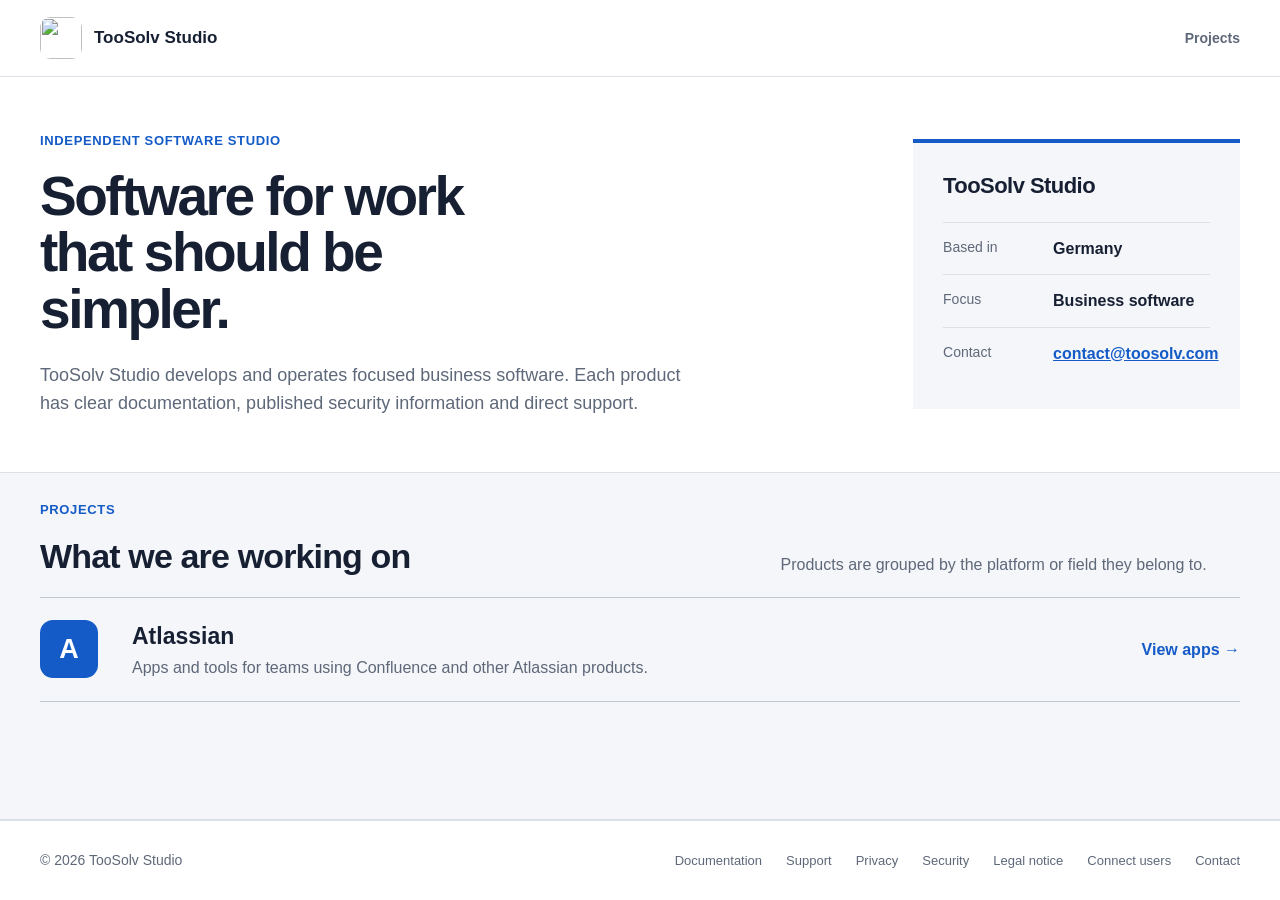
==== commit d925e5f6: "Publish TableFlow support and privacy updates" ====
--- a/index.html
+++ b/index.html
@@ -1,57 +1,57 @@
-<!doctype html>
-<html lang="en">
-<head>
-  <meta charset="utf-8">
-  <meta name="viewport" content="width=device-width, initial-scale=1">
-  <meta http-equiv="Content-Security-Policy" content="default-src 'none'; style-src 'self'; img-src 'self' data:; script-src 'self'; connect-src 'none'; font-src 'self'; object-src 'none'; base-uri 'none'; form-action 'none'">
-  <meta name="referrer" content="no-referrer">
-  <title>TooSolv Studio · Business software</title>
-  <meta name="description" content="TooSolv Studio is an independent software studio. Explore our projects and products.">
-  <link rel="icon" href="toosolv-studio.png?v=20260923b">
-  <link rel="stylesheet" href="style.css?v=20260923e">
-  <script src="/directory.js?v=20260923e" defer></script>
-</head>
-<body class="directory-page">
-<header class="topbar">
-  <div class="wide">
-    <a class="brand" href="./" aria-label="TooSolv Studio home"><img src="toosolv-studio.png?v=20260923b" alt=""><span>TooSolv Studio</span></a>
-    <nav aria-label="Main"><a href="#projects">Projects</a></nav>
-  </div>
-</header>
-
-<main class="home-main">
-  <section class="home-intro wide">
-    <div class="intro-copy">
-      <p class="label">Independent software studio</p>
-      <h1>Software for work that should be simpler.</h1>
-      <p class="lead">TooSolv Studio develops and operates focused business software. Each product has clear documentation, published security information and direct support.</p>
-    </div>
-    <aside class="studio-facts" aria-label="About TooSolv Studio">
-      <h2>TooSolv Studio</h2>
-      <dl>
-        <div><dt>Based in</dt><dd>Germany</dd></div>
-        <div><dt>Focus</dt><dd>Business software</dd></div>
-        <div><dt>Contact</dt><dd><a href="mailto:contact@toosolv.com">contact@toosolv.com</a></dd></div>
-      </dl>
-    </aside>
-  </section>
-
-  <section id="projects" class="projects-block">
-    <div class="wide">
-      <div class="section-title"><div><p class="label">Projects</p><h2>What we are working on</h2></div><p>Products are grouped by the platform or field they belong to.</p></div>
-      <a class="project-row" href="projects/atlassian/">
-        <span class="project-letter" aria-hidden="true">A</span>
-        <span class="project-copy"><strong>Atlassian</strong><span>Apps and tools for teams using Confluence and other Atlassian products.</span></span>
-        <span class="row-action">View apps <span aria-hidden="true">→</span></span>
-      </a>
-    </div>
-  </section>
-</main>
-
-<footer class="site-footer"><div class="footer-inner"><span class="copyright">© 2026 TooSolv Studio</span><nav class="footer-links" aria-label="Footer"><a href="/docs/">Documentation</a><a href="/privacy/">Privacy</a><a href="/security/">Security</a><a href="/impressum/">Legal notice</a><a href="/connect/">Connect users</a><a href="mailto:contact@toosolv.com">Contact</a></nav></div></footer>
-<dialog class="more-dialog" aria-labelledby="more-title">
-  <div class="dialog-heading"><h2 id="more-title">More projects</h2><button type="button" class="dialog-close" aria-label="Close" autofocus>×</button></div>
-  <div class="dialog-items"></div>
-</dialog>
-</body>
-</html>
+<!doctype html>
+<html lang="en">
+<head>
+  <meta charset="utf-8">
+  <meta name="viewport" content="width=device-width, initial-scale=1">
+  <meta http-equiv="Content-Security-Policy" content="default-src 'none'; style-src 'self'; img-src 'self' data:; script-src 'self'; connect-src 'none'; font-src 'self'; object-src 'none'; base-uri 'none'; form-action 'none'">
+  <meta name="referrer" content="no-referrer">
+  <title>TooSolv Studio · Business software</title>
+  <meta name="description" content="TooSolv Studio is an independent software studio. Explore our projects and products.">
+  <link rel="icon" href="toosolv-studio.png?v=20260926">
+  <link rel="stylesheet" href="style.css?v=20260923e">
+  <script src="/directory.js?v=20260923e" defer></script>
+</head>
+<body class="directory-page">
+<header class="topbar">
+  <div class="wide">
+    <a class="brand" href="./" aria-label="TooSolv Studio home"><img src="toosolv-studio.png?v=20260926" alt=""><span>TooSolv Studio</span></a>
+    <nav aria-label="Main"><a href="#projects">Projects</a></nav>
+  </div>
+</header>
+
+<main class="home-main">
+  <section class="home-intro wide">
+    <div class="intro-copy">
+      <p class="label">Independent software studio</p>
+      <h1>Software for work that should be simpler.</h1>
+      <p class="lead">TooSolv Studio develops and operates focused business software. Each product has clear documentation, published security information and direct support.</p>
+    </div>
+    <aside class="studio-facts" aria-label="About TooSolv Studio">
+      <h2>TooSolv Studio</h2>
+      <dl>
+        <div><dt>Based in</dt><dd>Germany</dd></div>
+        <div><dt>Focus</dt><dd>Business software</dd></div>
+        <div><dt>Contact</dt><dd><a href="mailto:contact@toosolv.com">contact@toosolv.com</a></dd></div>
+      </dl>
+    </aside>
+  </section>
+
+  <section id="projects" class="projects-block">
+    <div class="wide">
+      <div class="section-title"><div><p class="label">Projects</p><h2>What we are working on</h2></div><p>Products are grouped by the platform or field they belong to.</p></div>
+      <a class="project-row" href="projects/atlassian/">
+        <span class="project-letter" aria-hidden="true">A</span>
+        <span class="project-copy"><strong>Atlassian</strong><span>Apps and tools for teams using Confluence and other Atlassian products.</span></span>
+        <span class="row-action">View apps <span aria-hidden="true">→</span></span>
+      </a>
+    </div>
+  </section>
+</main>
+
+<footer class="site-footer"><div class="footer-inner"><span class="copyright">© 2026 TooSolv Studio</span><nav class="footer-links" aria-label="Footer"><a href="/docs/">Documentation</a><a href="/support/">Support</a><a href="/privacy/">Privacy</a><a href="/security/">Security</a><a href="/impressum/">Legal notice</a><a href="/connect/">Connect users</a><a href="mailto:contact@toosolv.com">Contact</a></nav></div></footer>
+<dialog class="more-dialog" aria-labelledby="more-title">
+  <div class="dialog-heading"><h2 id="more-title">More projects</h2><button type="button" class="dialog-close" aria-label="Close" autofocus>×</button></div>
+  <div class="dialog-items"></div>
+</dialog>
+</body>
+</html>
--- a/style.css
+++ b/style.css
@@ -183,9 +183,9 @@
  .product-summary { padding: 20px; }
  .details-grid article, .details-grid article + article { padding: 22px; }
 }
-
-.home-main { display: flex; flex-direction: column; }
-.home-main > .projects-block { flex: 1; }
+
+.home-main { display: flex; flex-direction: column; }
+.home-main > .projects-block { flex: 1; }
 
 /* Viewport-sized project directories; long documents keep normal scrolling. */
 .directory-ready { height: 100vh; height: 100dvh; min-height: 0; overflow: hidden; }
@@ -266,3 +266,106 @@
  .directory-ready .section-title h2 { font-size: 28px; }
  .directory-ready .section-title .label { margin-bottom: 8px; }
 }
+
+/* Shared product-page pattern: icon above flush-left copy and disclosed illustrations. */
+.app-page .product-overview { grid-template-columns: minmax(0, 1fr) minmax(0, 1fr); gap: clamp(32px, 5vw, 80px); align-items: center; }
+.app-page .product-title { display: block; text-align: left; }
+.app-page .product-title > img { display: block; width: 72px; height: 72px; margin: 0 0 24px; border-radius: 16px; }
+.app-page .product-title h1 { max-width: 20ch; }
+.app-page .product-actions { margin-left: 0; }
+.app-visual { margin: 0; min-width: 0; }
+.app-visual-frame { position: relative; overflow: hidden; border-radius: 12px; border: 1px solid var(--line); background: var(--panel); }
+.app-visual .illustration { display: block; width: 100%; height: auto; aspect-ratio: 3 / 2; object-fit: cover; }
+.ai-image-label { position: absolute; right: 0; bottom: 0; width: 22px; height: 22px; padding: 4px; border: 0; border-radius: 4px; background: transparent; box-shadow: none; }
+.ai-image-label img { display: block; width: 14px; height: 14px; object-fit: contain; border-radius: 3px; }
+.app-visual figcaption { margin-top: 10px; color: var(--muted); font-size: 13px; }
+.app-facts { padding-bottom: 32px; }
+.app-facts .product-summary { padding: 20px 24px; }
+.app-facts .product-summary h2 { font-size: 16px; margin-bottom: 12px; }
+.app-facts .product-summary dl { display: grid; grid-template-columns: repeat(3, 1fr); gap: 24px; }
+.app-facts .product-summary dl div { padding-block: 8px 0; }
+.app-page .review-links .wide { grid-template-columns: 1fr 1fr; align-items: center; gap: clamp(32px, 5vw, 80px); }
+.app-page .review-links .wide > .app-resources { display: block; }
+.app-resources > p { color: var(--muted); margin-bottom: 24px; }
+@media (max-width: 900px) {
+ .app-page .product-overview, .app-page .review-links .wide { grid-template-columns: 1fr; }
+ .app-page .product-overview > .app-visual { max-width: 680px; }
+ .app-facts .product-summary dl { grid-template-columns: 1fr; gap: 0; }
+ .app-facts .product-summary dl div { padding-block: 10px; }
+ .app-page .review-links .wide > .app-visual { max-width: 680px; }
+}
+
+/* Editorial product presentation, shared by future app pages. */
+.app-page { background: #f8fafd; }
+.app-page .topbar { background: #fff; }
+.app-page .product-head { margin-top: 28px; padding: 30px 40px 40px; background: #11243b; border-radius: 24px; color: #fff; }
+.app-page .product-head .crumb { margin-bottom: 36px; color: #b4c4d7; font-size: 12px; }
+.app-page .product-head .crumb a { color: #b4c4d7; }
+.app-page .product-overview { gap: 48px; }
+.app-page .product-title > img { width: 60px; height: 60px; border-radius: 14px; margin-bottom: 20px; }
+.app-page .product-title .label { color: #96bfff; font-size: 11px; letter-spacing: .12em; }
+.app-page .product-title h1 { font-size: clamp(36px, 4.2vw, 64px); line-height: 1.06; letter-spacing: -.045em; margin-bottom: 20px; }
+.app-page .product-title h1 span { color: #b6d3ff; }
+.app-page .product-title .lead { color: #d0dbe7; font-size: 17px; max-width: 49ch; }
+.app-page .product-actions { margin-top: 28px; gap: 18px; }
+.app-page .primary-link { display: inline-flex; gap: 16px; align-items: center; border-radius: 8px; background: #fff; color: #11243b; padding: 12px 17px; font-size: 14px; }
+.app-page .primary-link:hover { background: #dfebff; }
+.app-page .plain-link { color: #fff; font-size: 14px; text-underline-offset: 5px; }
+.app-page .plain-link:hover { text-decoration: underline; }
+.app-page .product-head .app-visual-frame { border: 1px solid #526376; border-radius: 16px; }
+.app-page .product-head .app-visual figcaption { color: #b4c4d7; font-size: 12px; }
+.app-page .app-facts { padding: 0 24px; }
+.app-page .app-facts .product-summary { border: 0; border-bottom: 1px solid var(--line); border-radius: 0; background: transparent; padding: 22px 0; }
+.app-page .app-facts .product-summary dl div { border-top: 0; padding: 0; justify-content: center; gap: 16px; font-size: 14px; }
+.app-page .app-facts .product-summary dl div + div { border-left: 1px solid var(--line); }
+.app-page .product-details { padding-block: 64px; border: 0; background: transparent; }
+.feature-heading { display: flex; justify-content: space-between; gap: 32px; align-items: end; margin-bottom: 28px; }
+.feature-heading h2 { font-size: clamp(28px, 3vw, 40px); letter-spacing: -.035em; margin: 0; }
+.feature-heading > p { color: var(--muted); max-width: 30ch; margin: 0; }
+.app-page .feature-grid { grid-template-columns: repeat(3, minmax(0, 1fr)); gap: 18px; }
+.app-page .feature-grid article, .app-page .feature-grid article + article { padding: 28px; border-radius: 14px; border: 1px solid #dce4ee; min-height: 230px; }
+.app-page .feature-grid .feature-export { grid-column: span 2; background: #eaf2ff; border-color: #cfdef4; }
+.app-page .feature-grid .feature-forge { grid-column: span 2; background: #eef3f7; }
+.feature-index { display: block; font-size: 10px; font-weight: 700; letter-spacing: .13em; color: #496785; margin-bottom: 20px; }
+.feature-grid h3 { font-size: 23px; line-height: 1.2; letter-spacing: -.025em; margin: 0 0 12px; }
+.feature-grid p { max-width: 53ch; }
+.format-flow { display: flex; flex-wrap: wrap; align-items: center; gap: 12px; margin-top: 28px; }
+.format-flow span { padding: 10px 16px; border: 1px solid #c8d8eb; border-radius: 7px; background: white; font-size: 13px; font-weight: 650; }
+.format-flow .format-xlsx { color: #13794f; border-color: #a0d3bd; background: #e3f5ec; }
+.format-flow .format-csv { color: #1553a5; }
+.structure-preview { display: grid; grid-template-columns: repeat(3, 1fr); gap: 4px; width: 126px; margin-top: 22px; }
+.structure-preview i { height: 17px; background: #dce9fa; border-radius: 3px; }
+.structure-preview i:first-child { grid-column: span 2; background: #7fa9e6; }
+.feature-link { display: inline-flex; gap: 18px; margin-top: 24px; text-decoration: none; font-size: 14px; font-weight: 650; }
+.feature-link:hover { text-decoration: underline; text-underline-offset: 4px; }
+.app-page .review-links { padding-block: 0 64px; }
+.app-page .review-links > .wide { padding: 32px; background: white; border: 1px solid var(--line); border-radius: 20px; gap: 44px; }
+.app-page .app-resources h2 { font-size: clamp(28px, 3vw, 38px); line-height: 1.12; }
+.app-page .review-links a { grid-template-columns: 130px 1fr; gap: 16px; font-size: 14px; }
+.app-page .review-links a:hover { color: var(--blue); }
+.app-page .site-footer { background: #fff; }
+@media(max-width: 900px) {
+ .app-page .product-head { padding: 24px; }
+ .app-page .product-overview { gap: 28px; }
+ .app-page .app-facts .product-summary dl { grid-template-columns: repeat(3, minmax(0, 1fr)); gap: 12px; }
+ .app-page .app-facts .product-summary dl div { flex-direction: column; text-align: center; gap: 2px; }
+ .app-page .app-facts dd { text-align: center; }
+ .app-page .feature-grid { grid-template-columns: 1fr 1fr; }
+ .app-page .feature-grid .feature-export, .app-page .feature-grid .feature-forge { grid-column: auto; }
+ .feature-heading { align-items: start; }
+ .feature-heading > p { display: none; }
+ .app-page .review-links > .wide { padding: 24px; }
+}
+@media(max-width: 600px) {
+ .app-page .product-head { margin-top: 16px; padding: 20px; border-radius: 16px; }
+ .app-page .product-head .crumb { margin-bottom: 28px; font-size: 11px; }
+ .app-page .product-title h1 { font-size: 36px; }
+ .app-page .product-title .lead { font-size: 15px; }
+ .app-page .app-facts { padding-inline: 0; }
+ .app-page .app-facts .product-summary dl div { font-size: 11px; }
+ .app-page .feature-grid { grid-template-columns: 1fr; }
+ .app-page .feature-grid article, .app-page .feature-grid article + article { min-height: 0; padding: 24px; }
+ .app-page .product-details { padding-block: 40px; }
+ .app-page .review-links > .wide { padding: 20px; }
+ .app-page .review-links a { grid-template-columns: 1fr; gap: 4px; }
+}
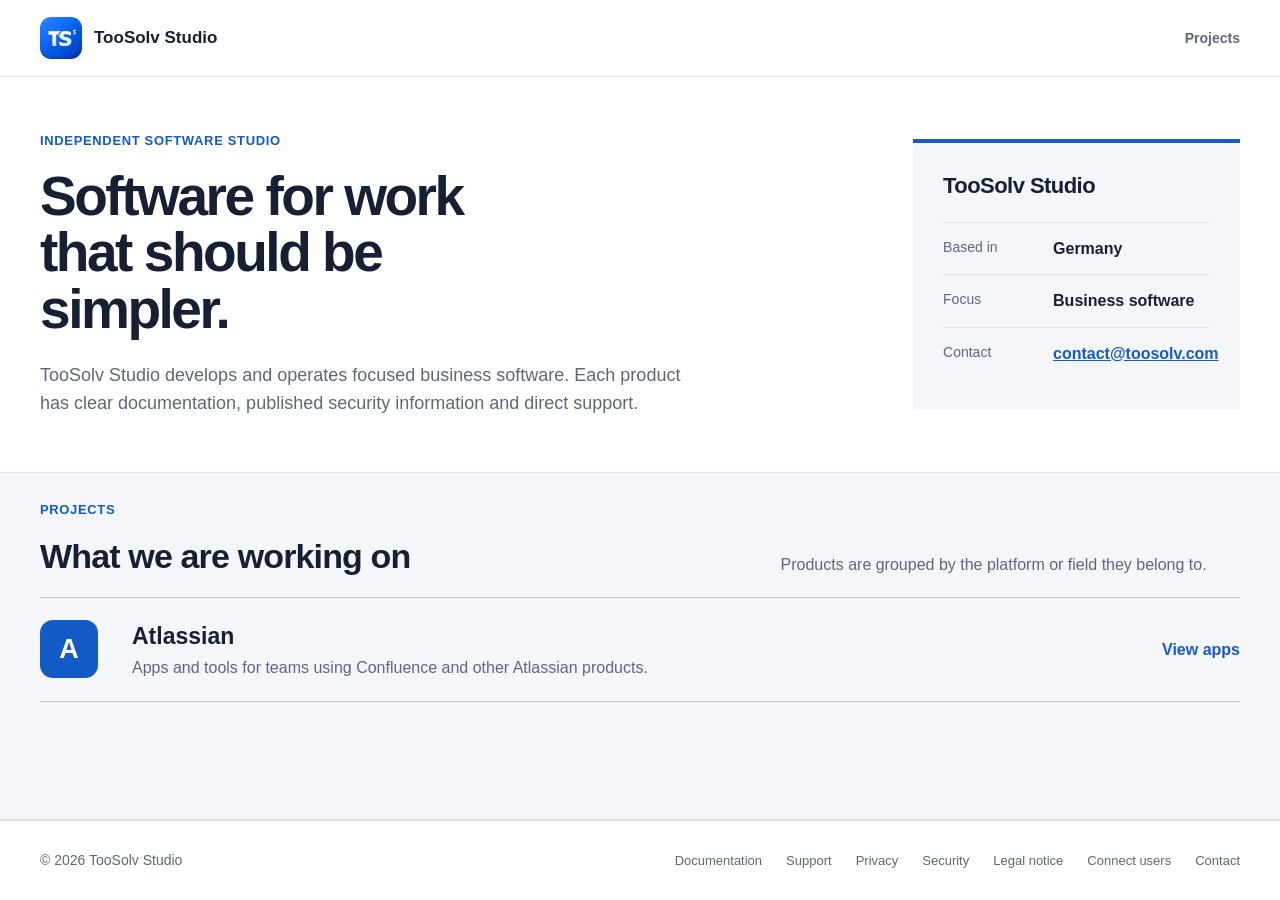
==== commit c3b84f0e: "Update TableFlow site and restore help pages" ====
--- a/index.html
+++ b/index.html
@@ -42,7 +42,7 @@
       <a class="project-row" href="projects/atlassian/">
         <span class="project-letter" aria-hidden="true">A</span>
         <span class="project-copy"><strong>Atlassian</strong><span>Apps and tools for teams using Confluence and other Atlassian products.</span></span>
-        <span class="row-action">View apps <span aria-hidden="true">→</span></span>
+        <span class="row-action">View apps</span>
       </a>
     </div>
   </section>
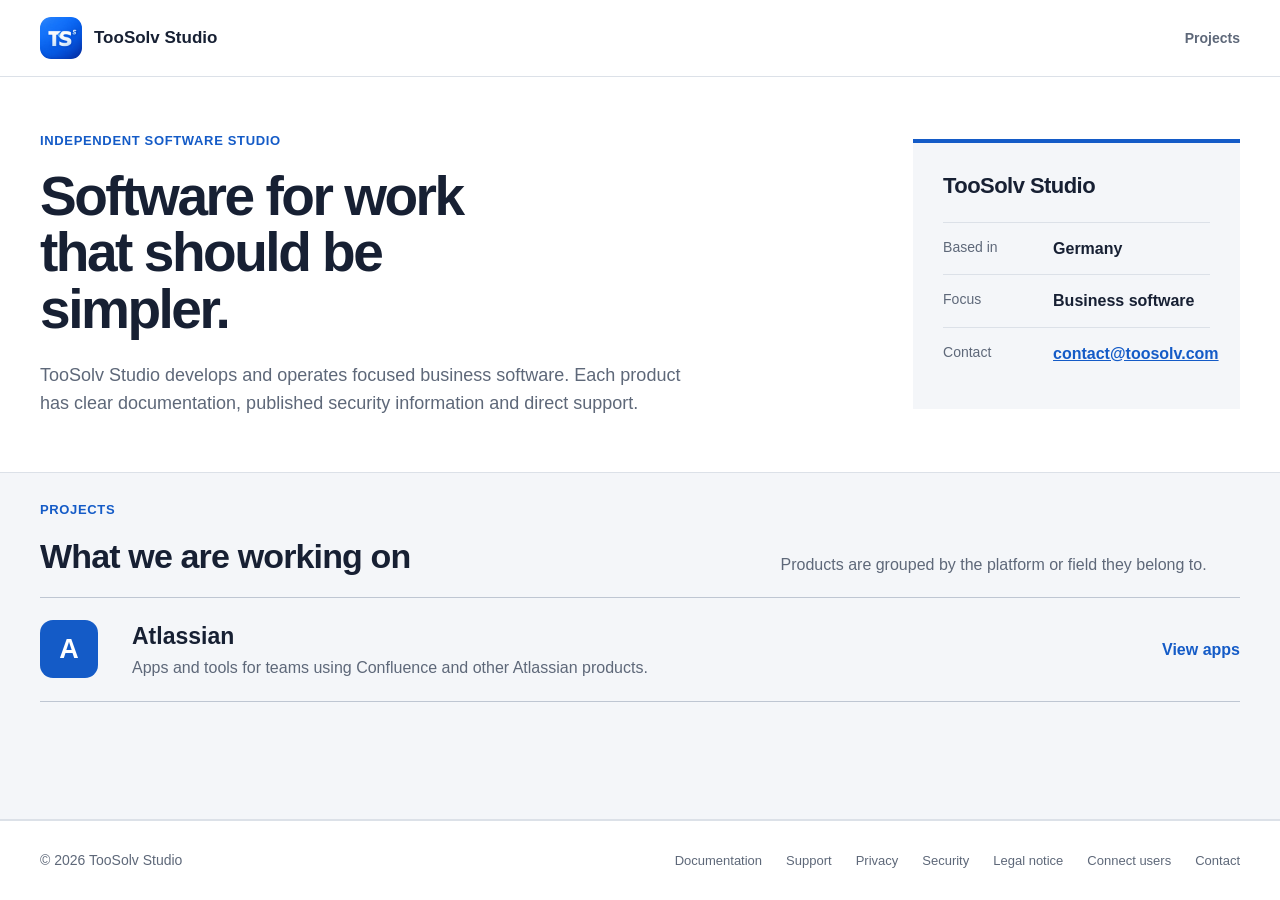
==== commit 353d6bef: "Update TableCrate privacy, documentation and responsive website for release" ====
--- a/index.html
+++ b/index.html
@@ -8,18 +8,19 @@
   <title>TooSolv Studio · Business software</title>
   <meta name="description" content="TooSolv Studio is an independent software studio. Explore our projects and products.">
   <link rel="icon" href="toosolv-studio.png?v=20260926">
-  <link rel="stylesheet" href="style.css?v=20260923e">
+  <link rel="stylesheet" href="style.css?v=20261015a">
   <script src="/directory.js?v=20260923e" defer></script>
 </head>
 <body class="directory-page">
+<a class="skip-link" href="#main-content">Skip to content</a>
 <header class="topbar">
   <div class="wide">
-    <a class="brand" href="./" aria-label="TooSolv Studio home"><img src="toosolv-studio.png?v=20260926" alt=""><span>TooSolv Studio</span></a>
+    <a class="brand" href="./" aria-label="TooSolv Studio home"><img src="toosolv-studio.webp?v=20260926" alt=""><span>TooSolv Studio</span></a>
     <nav aria-label="Main"><a href="#projects">Projects</a></nav>
   </div>
 </header>
 
-<main class="home-main">
+<main id="main-content" tabindex="-1" class="home-main">
   <section class="home-intro wide">
     <div class="intro-copy">
       <p class="label">Independent software studio</p>
--- a/style.css
+++ b/style.css
@@ -1,371 +1,380 @@
-:root {
-  --ink: #172033;
-  --muted: #5e6879;
-  --blue: #145bc7;
-  --blue-dark: #0d4399;
-  --line: #dce1e8;
-  --panel: #f4f6f9;
-  --white: #fff;
-  --page: #fff;
-  color-scheme: light;
-}
-* { box-sizing: border-box; }
-html { scroll-behavior: smooth; }
-body { margin: 0; background: var(--page); color: var(--ink); font: 16px/1.6 -apple-system, BlinkMacSystemFont, "Segoe UI", Arial, sans-serif; }
-.wide { width: min(1380px, calc(100% - 80px)); margin-inline: auto; }
-.topbar { border-bottom: 1px solid var(--line); background: var(--white); }
-.topbar .wide { min-height: 76px; display: flex; align-items: center; gap: 30px; }
-.brand { display: inline-flex; align-items: center; gap: 12px; color: var(--ink); font-size: 17px; font-weight: 720; text-decoration: none; }
-.brand img { width: 42px; height: 42px; border-radius: 11px; }
-nav { display: flex; flex-wrap: wrap; gap: 24px; margin-left: auto; }
-nav a { color: var(--muted); font-size: 14px; font-weight: 650; text-decoration: none; }
-nav a:hover, nav a:focus-visible, nav a[aria-current="page"] { color: var(--blue); }
-a { color: var(--blue); }
-h1, h2, p { margin-top: 0; }
-h1 { max-width: 17ch; margin-bottom: 24px; font-size: clamp(42px, 5.2vw, 72px); line-height: 1.03; letter-spacing: -.045em; }
-h2 { margin-bottom: 10px; font-size: 28px; line-height: 1.2; letter-spacing: -.025em; }
-.lead { max-width: 66ch; color: var(--muted); font-size: 20px; line-height: 1.55; }
-.label { margin-bottom: 16px; color: var(--blue); font-size: 13px; font-weight: 750; letter-spacing: .05em; text-transform: uppercase; }
-.home-intro { display: grid; grid-template-columns: minmax(0, 1.65fr) minmax(300px, .7fr); gap: 8vw; align-items: center; min-height: 540px; padding-block: 72px; }
-.intro-copy { max-width: 850px; }
-.text-link { display: inline-block; margin-top: 20px; font-weight: 700; text-decoration: none; }
-.studio-facts { padding: 30px; border-top: 4px solid var(--blue); background: var(--panel); }
-.studio-facts h2 { font-size: 22px; }
-.studio-facts dl { margin: 22px 0 0; }
-.studio-facts dl div { display: grid; grid-template-columns: 90px 1fr; gap: 20px; padding: 13px 0; border-top: 1px solid var(--line); }
-.studio-facts dt { color: var(--muted); font-size: 14px; }
-.studio-facts dd { margin: 0; font-weight: 650; }
-.projects-block, .product-details { padding-block: 72px; background: var(--panel); border-block: 1px solid var(--line); }
-.projects-block.compact { padding-block: 56px 100px; border-top: 0; }
-.section-title, .page-title { display: grid; grid-template-columns: minmax(300px, 1fr) minmax(300px, .75fr); gap: 10vw; align-items: end; margin-bottom: 34px; }
-.section-title h2 { margin: 0; font-size: 34px; }
-.section-title > p, .page-title > p { max-width: 600px; margin: 0; color: var(--muted); }
-.project-row { display: grid; grid-template-columns: 66px minmax(0, 1fr) auto; gap: 26px; align-items: center; padding: 30px 0; border-top: 1px solid #bec6d2; border-bottom: 1px solid #bec6d2; color: var(--ink); text-decoration: none; }
-.project-row:hover .row-action, .project-row:focus-visible .row-action { color: var(--blue-dark); text-decoration: underline; text-underline-offset: 4px; }
-.project-letter { display: grid; place-items: center; width: 58px; height: 58px; border-radius: 13px; background: var(--blue); color: white; font-size: 27px; font-weight: 800; }
-.project-row img { width: 58px; height: 58px; border-radius: 13px; }
-.project-copy { display: flex; flex-direction: column; }
-.project-copy small { margin-bottom: 2px; color: var(--blue); font-weight: 700; text-transform: uppercase; }
-.project-copy strong { font-size: 23px; }
-.project-copy > span { color: var(--muted); }
-.row-action { color: var(--blue); font-weight: 700; }
-.page-head { min-height: 410px; padding-block: 46px 70px; }
-.crumb { margin-bottom: 76px; color: var(--muted); font-size: 14px; }
-.crumb a { color: var(--muted); text-decoration: none; }
-.crumb span { padding-inline: 8px; color: #9aa3b1; }
-.page-title h1 { margin: 0; font-size: clamp(46px, 6vw, 76px); }
-.product-head { min-height: 520px; }
-.product-title { display: flex; align-items: flex-start; gap: 30px; }
-.product-title > img { width: 104px; height: 104px; border-radius: 24px; }
-.product-title h1 { max-width: 19ch; font-size: clamp(44px, 5.5vw, 70px); }
-.product-actions { display: flex; flex-wrap: wrap; gap: 14px 28px; margin: 32px 0 0 134px; }
-.primary-link { padding: 11px 17px; border-radius: 7px; background: var(--blue); color: white; font-weight: 700; text-decoration: none; }
-.primary-link:hover, .primary-link:focus-visible { background: var(--blue-dark); }
-.plain-link { align-self: center; font-weight: 650; text-decoration: none; }
-.details-grid { display: grid; grid-template-columns: repeat(4, 1fr); }
-.details-grid article { min-height: 190px; padding: 8px 28px 8px 0; }
-.details-grid article + article { padding-left: 28px; border-left: 1px solid #c8cfda; }
-.details-grid h2 { font-size: 20px; }
-.details-grid p { color: var(--muted); }
-.review-links { padding-block: 80px; }
-.review-links .wide { display: grid; grid-template-columns: .7fr 1.3fr; gap: 8vw; }
-.review-links h2 { font-size: 31px; }
-.review-links .wide > div { display: grid; }
-.review-links a { display: grid; grid-template-columns: 170px 1fr; gap: 30px; padding: 18px 0; border-top: 1px solid var(--line); color: var(--ink); text-decoration: none; }
-.review-links a:last-child { border-bottom: 1px solid var(--line); }
-.review-links a span { color: var(--muted); }
-footer { padding-block: 28px; border-top: 1px solid var(--line); color: var(--muted); font-size: 14px; }
-footer .wide { display: flex; justify-content: space-between; gap: 24px; }
-footer a { color: var(--muted); }
-footer .trademark { display: block; margin-top: 16px; font-size: 12px; }
-
-/* Existing documentation and policy pages */
-.wrap { width: min(1060px, calc(100% - 48px)); margin-inline: auto; padding-block: 26px 64px; }
-header.site { min-height: 64px; display: flex; align-items: center; gap: 22px; padding-bottom: 18px; margin-bottom: 46px; border-bottom: 1px solid var(--line); }
-header.site > a:first-of-type { display: inline-flex; align-items: center; gap: 11px; color: var(--ink); font-weight: 720; text-decoration: none; }
-header.site img { width: 40px; height: 40px; border-radius: 10px; }
-header.site nav { margin-left: auto; }
-.wrap h1 { max-width: none; font-size: clamp(34px, 5vw, 50px); }
-.wrap h2 { margin-top: 38px; font-size: 23px; }
-.wrap p, .wrap li { max-width: 76ch; }
-table { width: 100%; margin: 14px 0; border-collapse: collapse; font-size: 15px; }
-th, td { padding: 9px 10px; border-bottom: 1px solid var(--line); text-align: left; vertical-align: top; }
-th { color: var(--muted); }
-.table-scroll { overflow-x: auto; }
-code, kbd { padding: 1px 5px; border: 1px solid var(--line); border-radius: 4px; background: var(--panel); font: .9em "Cascadia Code", Consolas, monospace; }
-.cards { display: grid; grid-template-columns: repeat(auto-fit, minmax(210px, 1fr)); gap: 12px; margin-top: 24px; }
-.cards a { padding: 16px; border: 1px solid var(--line); color: var(--ink); text-decoration: none; }
-.cards strong, .cards span { display: block; }
-.cards strong { color: var(--blue); }
-.cards span { color: var(--muted); font-size: 14px; }
-.wrap footer { margin-top: 58px; }
-.sr-only { position: absolute; width: 1px; height: 1px; overflow: hidden; clip-path: inset(50%); white-space: nowrap; }
-
-@media (max-width: 900px) {
-  .wide { width: min(100% - 40px, 760px); }
-  .home-intro { grid-template-columns: 1fr; min-height: auto; gap: 50px; }
-  .studio-facts { max-width: 520px; }
-  .section-title, .page-title, .review-links .wide { grid-template-columns: 1fr; gap: 16px; }
-  .details-grid { grid-template-columns: repeat(2, 1fr); }
-  .details-grid article:nth-child(3) { padding-left: 0; border-left: 0; }
-  .project-row { grid-template-columns: 58px 1fr; }
-  .row-action { grid-column: 2; }
-}
-@media (max-width: 600px) {
-  .wide { width: calc(100% - 30px); }
-  .topbar .wide, header.site { flex-wrap: wrap; padding-block: 13px; }
-  nav, header.site nav { width: 100%; margin-left: 0; gap: 16px; }
-  h1 { font-size: 42px; }
-  .home-intro { padding-block: 52px; }
-  .projects-block, .product-details { padding-block: 50px; }
-  .page-head { padding-top: 30px; }
-  .crumb { margin-bottom: 50px; }
-  .product-title { display: block; }
-  .product-title > img { width: 76px; height: 76px; margin-bottom: 24px; }
-  .product-actions { margin-left: 0; }
-  .details-grid { grid-template-columns: 1fr; }
-  .details-grid article, .details-grid article + article { min-height: auto; padding: 20px 0; border-left: 0; border-top: 1px solid #c8cfda; }
-  .review-links a { grid-template-columns: 1fr; gap: 4px; }
-  footer .wide { display: block; }
-}
-@media (prefers-reduced-motion: reduce) { html { scroll-behavior: auto; } }
-
-/* Keep the footer at the bottom without covering page content. */
-body { min-height: 100vh; min-height: 100dvh; display: flex; flex-direction: column; }
-body > main { flex: 1; }
-body > .wrap { flex: 1; display: flex; flex-direction: column; padding-bottom: 0; }
-.wrap > main { flex: 1; }
-.site-footer { flex-shrink: 0; margin-top: auto; background: var(--white); }
-.footer-inner, .footer-trademark { width: min(1380px, calc(100% - 80px)); margin-inline: auto; }
-.footer-inner { display: flex; align-items: baseline; justify-content: space-between; flex-wrap: wrap; gap: 16px 32px; }
-.copyright { white-space: nowrap; }
-.footer-links { margin: 0; display: flex; flex-wrap: wrap; gap: 10px 24px; }
-.footer-links a { font-size: 13px; font-weight: 500; text-underline-offset: 4px; }
-.footer-links a:hover { text-decoration: underline; }
-.footer-trademark { margin-top: 20px; margin-bottom: 0; font-size: 12px; }
-.wrap .footer-inner, .wrap .footer-trademark { width: 100%; max-width: none; }
-.product-head { padding-block: 32px 56px; min-height: auto; }
-.product-head .crumb { margin-bottom: 42px; }
-.product-overview { display: grid; grid-template-columns: minmax(0, 1.5fr) minmax(280px, .75fr); gap: 64px; align-items: start; }
-.product-title { display: grid; grid-template-columns: 64px 1fr; gap: 22px; }
-.product-title > img { width: 64px; height: 64px; border-radius: 15px; }
-.product-title h1 { font-size: clamp(36px, 4vw, 56px); max-width: 20ch; margin-bottom: 20px; }
-.product-title .label { margin-bottom: 12px; }
-.product-title .lead { font-size: 18px; margin-bottom: 0; }
-.product-actions { margin: 28px 0 0 86px; }
-.product-summary { padding: 24px 28px; background: var(--panel); border: 1px solid var(--line); border-radius: 10px; }
-.product-summary h2 { font-size: 19px; margin-bottom: 18px; }
-.product-summary dl { margin: 0; }
-.product-summary dl div { display: flex; justify-content: space-between; gap: 20px; border-top: 1px solid var(--line); padding-block: 12px; }
-.product-summary dt { color: var(--muted); }
-.product-summary dd { margin: 0; font-weight: 600; text-align: right; }
-.product-details { padding-block: 40px; }
-.details-grid { gap: 20px; }
-.details-grid article, .details-grid article + article { min-height: auto; padding: 24px; border: 1px solid var(--line); border-radius: 8px; background: white; }
-.details-grid h2 { font-size: 18px; }
-.details-grid p { margin-bottom: 0; font-size: 15px; }
-.review-links { padding-block: 48px; }
-.review-links h2 { font-size: 26px; }
-.review-intro p { color: var(--muted); max-width: 38ch; }
-@media (max-width: 900px) {
- .footer-inner, .footer-trademark { width: calc(100% - 40px); }
- .product-overview { grid-template-columns: 1fr; gap: 32px; }
- .product-summary { max-width: none; }
-}
-@media (max-width: 600px) {
- .footer-inner, .footer-trademark { width: calc(100% - 30px); }
- .footer-links { width: 100%; gap: 12px 20px; }
- .product-title { grid-template-columns: 48px minmax(0, 1fr); gap: 14px; }
- .product-title > img { width: 48px; height: 48px; margin: 0; }
- .product-title h1 { font-size: 34px; }
- .product-actions { margin-left: 0; }
- .product-head .crumb { margin-bottom: 30px; }
- .product-summary { padding: 20px; }
- .details-grid article, .details-grid article + article { padding: 22px; }
-}
-
-.home-main { display: flex; flex-direction: column; }
-.home-main > .projects-block { flex: 1; }
-
-/* Viewport-sized project directories; long documents keep normal scrolling. */
-.directory-ready { height: 100vh; height: 100dvh; min-height: 0; overflow: hidden; }
-.directory-ready .topbar, .directory-ready .site-footer { flex: 0 0 auto; }
-.directory-ready .home-main { min-height: 0; overflow: hidden; }
-.directory-ready .home-intro { flex: 0 0 auto; min-height: 0; padding-block: clamp(24px, 6vh, 72px); }
-.directory-ready .home-intro h1 { font-size: clamp(32px, 4.3vw, 64px); }
-.directory-ready .home-intro .lead { margin-bottom: 0; font-size: 18px; }
-.directory-ready .page-head { flex: 0 0 auto; min-height: 0; padding-block: clamp(20px, 4vh, 46px); }
-.directory-ready .page-head .crumb { margin-bottom: clamp(16px, 4vh, 48px); }
-.directory-ready .page-title { margin-bottom: 0; }
-.directory-ready .projects-block { min-height: 0; padding-block: clamp(16px, 3vh, 40px); display: flex; }
-.directory-ready .projects-block > .wide { min-height: 0; display: flex; flex-direction: column; }
-.directory-ready .section-title { flex-shrink: 0; margin-bottom: 20px; }
-.directory-items { flex-shrink: 0; }
-.directory-ready .project-row { padding-block: 20px; }
-.more-button, .dialog-close { font: inherit; cursor: pointer; }
-.more-button { flex: 0 0 auto; align-self: flex-start; margin-top: 12px; border: 1px solid var(--blue); border-radius: 6px; padding: 8px 18px; background: white; color: var(--blue); font-weight: 650; }
-.more-button[hidden] { display: none; }
-.more-button:hover { background: #eaf1fc; }
-.more-dialog { width: min(1000px, calc(100% - 32px)); max-height: calc(100dvh - 40px); padding: 0; border: 1px solid var(--line); border-radius: 12px; color: var(--ink); background: white; }
-.more-dialog::backdrop { background: rgb(17 27 44 / 48%); }
-.more-dialog[open] { display: flex; flex-direction: column; }
-.dialog-heading { display: flex; justify-content: space-between; align-items: center; gap: 20px; padding: 20px 24px; border-bottom: 1px solid var(--line); }
-.dialog-heading h2 { margin: 0; font-size: 24px; }
-.dialog-close { flex-shrink: 0; width: 40px; height: 40px; border: 1px solid var(--line); background: var(--panel); border-radius: 6px; font-size: 26px; }
-.dialog-items { min-height: 0; overflow-y: auto; padding: 0 24px 24px; overscroll-behavior: contain; }
-.dialog-items .project-row { border-top: 0; }
-@media (max-width: 900px) {
- .directory-ready .studio-facts { display: none; }
- .directory-ready .home-intro { grid-template-columns: 1fr; }
- .directory-ready .section-title > p { display: none; }
- .directory-ready .home-intro h1 { max-width: 22ch; }
-}
-@media (max-width: 600px) {
- .directory-ready .topbar .wide { min-height: 60px; flex-wrap: nowrap; gap: 12px; padding-block: 8px; }
- .directory-ready .topbar nav { width: auto; margin-left: auto; }
- .directory-ready .brand { font-size: 15px; gap: 8px; }
- .directory-ready .brand img { width: 34px; height: 34px; }
- .directory-ready .home-intro { padding-block: 20px; }
- .directory-ready .home-intro h1 { font-size: 32px; margin-bottom: 12px; }
- .directory-ready .home-intro .lead { font-size: 14px; }
- .directory-ready .label { font-size: 11px; margin-bottom: 8px; }
- .directory-ready .page-title h1 { font-size: 36px; }
- .directory-ready .page-title > p { font-size: 14px; }
- .directory-ready .section-title h2 { font-size: 24px; }
- .directory-ready .project-row { gap: 8px 14px; grid-template-columns: 42px 1fr; padding-block: 14px; }
- .directory-ready .project-row img, .directory-ready .project-letter { width: 40px; height: 40px; border-radius: 9px; }
- .directory-ready .project-copy strong { font-size: 18px; }
- .directory-ready .project-copy > span { font-size: 13px; }
- .directory-ready .row-action { font-size: 14px; }
- .directory-ready .site-footer { padding-block: 12px; }
- .directory-ready .footer-inner { gap: 6px; }
- .directory-ready .footer-links { gap: 4px 14px; }
- .directory-ready .footer-links a, .directory-ready .copyright { font-size: 11px; }
- .dialog-heading { padding: 16px; }
- .dialog-items { padding-inline: 16px; }
-}
-@media (max-height: 650px) {
- .directory-ready .home-intro, .directory-ready .page-head { padding-block: 12px; }
- .directory-ready .home-intro h1 { font-size: 30px; margin-bottom: 8px; }
- .directory-ready .home-intro .lead, .directory-ready .studio-facts, .directory-ready .page-title > p { display: none; }
- .directory-ready .page-head .crumb { margin-bottom: 10px; }
- .directory-ready .page-title h1 { font-size: 32px; }
- .directory-ready .section-title { margin-bottom: 8px; }
- .directory-ready .section-title h2 { font-size: 22px; }
- .directory-ready .section-title .label { display: none; }
- .directory-ready .site-footer { padding-block: 8px; }
-}
-
-@media (min-width: 901px) and (max-height: 850px) {
- .directory-ready .home-intro { padding-block: 24px; }
- .directory-ready .home-intro h1 { font-size: 44px; margin-bottom: 16px; }
- .directory-ready .home-intro .lead { font-size: 16px; }
- .directory-ready .studio-facts { padding: 18px 24px; }
- .directory-ready .studio-facts dl { margin-top: 12px; }
- .directory-ready .studio-facts dl div { padding-block: 8px; }
- .directory-ready .section-title h2 { font-size: 28px; }
- .directory-ready .section-title .label { margin-bottom: 8px; }
-}
-
-/* Shared product-page pattern: icon above flush-left copy and disclosed illustrations. */
-.app-page .product-overview { grid-template-columns: minmax(0, 1fr) minmax(0, 1fr); gap: clamp(32px, 5vw, 80px); align-items: center; }
-.app-page .product-title { display: block; text-align: left; }
-.app-page .product-title > img { display: block; width: 72px; height: 72px; margin: 0 0 24px; border-radius: 16px; }
-.app-page .product-title h1 { max-width: 20ch; }
-.app-page .product-actions { margin-left: 0; }
-.app-visual { margin: 0; min-width: 0; }
-.app-visual-frame { position: relative; overflow: hidden; border-radius: 12px; border: 1px solid var(--line); background: var(--panel); }
-.app-visual .illustration { display: block; width: 100%; height: auto; aspect-ratio: 3 / 2; object-fit: cover; }
-.ai-image-label { position: absolute; right: 0; bottom: 0; width: 22px; height: 22px; padding: 4px; border: 0; border-radius: 4px; background: transparent; box-shadow: none; }
-.ai-image-label img { display: block; width: 14px; height: 14px; object-fit: contain; border-radius: 3px; }
-.app-visual figcaption { margin-top: 10px; color: var(--muted); font-size: 13px; }
-.app-facts { padding-bottom: 32px; }
-.app-facts .product-summary { padding: 20px 24px; }
-.app-facts .product-summary h2 { font-size: 16px; margin-bottom: 12px; }
-.app-facts .product-summary dl { display: grid; grid-template-columns: repeat(3, 1fr); gap: 24px; }
-.app-facts .product-summary dl div { padding-block: 8px 0; }
-.app-page .review-links .wide { grid-template-columns: 1fr 1fr; align-items: center; gap: clamp(32px, 5vw, 80px); }
-.app-page .review-links .wide > .app-resources { display: block; }
-.app-resources > p { color: var(--muted); margin-bottom: 24px; }
-@media (max-width: 900px) {
- .app-page .product-overview, .app-page .review-links .wide { grid-template-columns: 1fr; }
- .app-page .product-overview > .app-visual { max-width: 680px; }
- .app-facts .product-summary dl { grid-template-columns: 1fr; gap: 0; }
- .app-facts .product-summary dl div { padding-block: 10px; }
- .app-page .review-links .wide > .app-visual { max-width: 680px; }
-}
-
-/* Editorial product presentation, shared by future app pages. */
-.app-page { background: #f8fafd; }
-.app-page .topbar { background: #fff; }
-.app-page .product-head { margin-top: 28px; padding: 30px 40px 40px; background: #11243b; border-radius: 24px; color: #fff; }
-.app-page .product-head .crumb { margin-bottom: 36px; color: #b4c4d7; font-size: 12px; }
-.app-page .product-head .crumb a { color: #b4c4d7; }
-.app-page .product-overview { gap: 48px; }
-.app-page .product-title > img { width: 60px; height: 60px; border-radius: 14px; margin-bottom: 20px; }
-.app-page .product-title .label { color: #96bfff; font-size: 11px; letter-spacing: .12em; }
-.app-page .product-title h1 { font-size: clamp(36px, 4.2vw, 64px); line-height: 1.06; letter-spacing: -.045em; margin-bottom: 20px; }
-.app-page .product-title h1 span { color: #b6d3ff; }
-.app-page .product-title .lead { color: #d0dbe7; font-size: 17px; max-width: 49ch; }
-.app-page .product-actions { margin-top: 28px; gap: 18px; }
-.app-page .primary-link { display: inline-flex; gap: 16px; align-items: center; border-radius: 8px; background: #fff; color: #11243b; padding: 12px 17px; font-size: 14px; }
-.app-page .primary-link:hover { background: #dfebff; }
-.app-page .plain-link { color: #fff; font-size: 14px; text-underline-offset: 5px; }
-.app-page .plain-link:hover { text-decoration: underline; }
-.app-page .product-head .app-visual-frame { border: 1px solid #526376; border-radius: 16px; }
-.app-page .product-head .app-visual figcaption { color: #b4c4d7; font-size: 12px; }
-.app-page .app-facts { padding: 0 24px; }
-.app-page .app-facts .product-summary { border: 0; border-bottom: 1px solid var(--line); border-radius: 0; background: transparent; padding: 22px 0; }
-.app-page .app-facts .product-summary dl div { border-top: 0; padding: 0; justify-content: center; gap: 16px; font-size: 14px; }
-.app-page .app-facts .product-summary dl div + div { border-left: 1px solid var(--line); }
-.app-page .product-details { padding-block: 64px; border: 0; background: transparent; }
-.feature-heading { display: flex; justify-content: space-between; gap: 32px; align-items: end; margin-bottom: 28px; }
-.feature-heading h2 { font-size: clamp(28px, 3vw, 40px); letter-spacing: -.035em; margin: 0; }
-.feature-heading > p { color: var(--muted); max-width: 30ch; margin: 0; }
-.app-page .feature-grid { grid-template-columns: repeat(3, minmax(0, 1fr)); gap: 18px; }
-.app-page .feature-grid article, .app-page .feature-grid article + article { padding: 28px; border-radius: 14px; border: 1px solid #dce4ee; min-height: 230px; }
-.app-page .feature-grid .feature-export { grid-column: span 2; background: #eaf2ff; border-color: #cfdef4; }
-.app-page .feature-grid .feature-forge { grid-column: span 2; background: #eef3f7; }
-.feature-index { display: block; font-size: 10px; font-weight: 700; letter-spacing: .13em; color: #496785; margin-bottom: 20px; }
-.feature-grid h3 { font-size: 23px; line-height: 1.2; letter-spacing: -.025em; margin: 0 0 12px; }
-.feature-grid p { max-width: 53ch; }
-.format-flow { display: flex; flex-wrap: wrap; align-items: center; gap: 12px; margin-top: 28px; }
-.format-flow span { padding: 10px 16px; border: 1px solid #c8d8eb; border-radius: 7px; background: white; font-size: 13px; font-weight: 650; }
-.format-flow .format-xlsx { color: #13794f; border-color: #a0d3bd; background: #e3f5ec; }
-.format-flow .format-csv { color: #1553a5; }
-.structure-preview { display: grid; grid-template-columns: repeat(3, 1fr); gap: 4px; width: 126px; margin-top: 22px; }
-.structure-preview i { height: 17px; background: #dce9fa; border-radius: 3px; }
-.structure-preview i:first-child { grid-column: span 2; background: #7fa9e6; }
-.feature-link { display: inline-flex; gap: 18px; margin-top: 24px; text-decoration: none; font-size: 14px; font-weight: 650; }
-.feature-link:hover { text-decoration: underline; text-underline-offset: 4px; }
-.app-page .review-links { padding-block: 0 64px; }
-.app-page .review-links > .wide { padding: 32px; background: white; border: 1px solid var(--line); border-radius: 20px; gap: 44px; }
-.app-page .app-resources h2 { font-size: clamp(28px, 3vw, 38px); line-height: 1.12; }
-.app-page .review-links a { grid-template-columns: 130px 1fr; gap: 16px; font-size: 14px; }
-.app-page .review-links a:hover { color: var(--blue); }
-.app-page .site-footer { background: #fff; }
-@media(max-width: 900px) {
- .app-page .product-head { padding: 24px; }
- .app-page .product-overview { gap: 28px; }
- .app-page .app-facts .product-summary dl { grid-template-columns: repeat(3, minmax(0, 1fr)); gap: 12px; }
- .app-page .app-facts .product-summary dl div { flex-direction: column; text-align: center; gap: 2px; }
- .app-page .app-facts dd { text-align: center; }
- .app-page .feature-grid { grid-template-columns: 1fr 1fr; }
- .app-page .feature-grid .feature-export, .app-page .feature-grid .feature-forge { grid-column: auto; }
- .feature-heading { align-items: start; }
- .feature-heading > p { display: none; }
- .app-page .review-links > .wide { padding: 24px; }
-}
-@media(max-width: 600px) {
- .app-page .product-head { margin-top: 16px; padding: 20px; border-radius: 16px; }
- .app-page .product-head .crumb { margin-bottom: 28px; font-size: 11px; }
- .app-page .product-title h1 { font-size: 36px; }
- .app-page .product-title .lead { font-size: 15px; }
- .app-page .app-facts { padding-inline: 0; }
- .app-page .app-facts .product-summary dl div { font-size: 11px; }
- .app-page .feature-grid { grid-template-columns: 1fr; }
- .app-page .feature-grid article, .app-page .feature-grid article + article { min-height: 0; padding: 24px; }
- .app-page .product-details { padding-block: 40px; }
- .app-page .review-links > .wide { padding: 20px; }
- .app-page .review-links a { grid-template-columns: 1fr; gap: 4px; }
-}
+:root {
+  --ink: #172033;
+  --muted: #5e6879;
+  --blue: #145bc7;
+  --blue-dark: #0d4399;
+  --line: #dce1e8;
+  --panel: #f4f6f9;
+  --white: #fff;
+  --page: #fff;
+  color-scheme: light;
+}
+* { box-sizing: border-box; }
+html { scroll-behavior: smooth; }
+body { margin: 0; background: var(--page); color: var(--ink); font: 16px/1.6 -apple-system, BlinkMacSystemFont, "Segoe UI", Arial, sans-serif; }
+.wide { width: min(1380px, calc(100% - 80px)); margin-inline: auto; }
+.topbar { border-bottom: 1px solid var(--line); background: var(--white); }
+.topbar .wide { min-height: 76px; display: flex; align-items: center; gap: 30px; }
+.brand { display: inline-flex; align-items: center; gap: 12px; color: var(--ink); font-size: 17px; font-weight: 720; text-decoration: none; }
+.brand img { width: 42px; height: 42px; border-radius: 11px; }
+nav { display: flex; flex-wrap: wrap; gap: 24px; margin-left: auto; }
+nav a { color: var(--muted); font-size: 14px; font-weight: 650; text-decoration: none; }
+nav a:hover, nav a:focus-visible, nav a[aria-current="page"] { color: var(--blue); }
+a { color: var(--blue); }
+h1, h2, p { margin-top: 0; }
+h1 { max-width: 17ch; margin-bottom: 24px; font-size: clamp(42px, 5.2vw, 72px); line-height: 1.03; letter-spacing: -.045em; }
+h2 { margin-bottom: 10px; font-size: 28px; line-height: 1.2; letter-spacing: -.025em; }
+.lead { max-width: 66ch; color: var(--muted); font-size: 20px; line-height: 1.55; }
+.label { margin-bottom: 16px; color: var(--blue); font-size: 13px; font-weight: 750; letter-spacing: .05em; text-transform: uppercase; }
+.home-intro { display: grid; grid-template-columns: minmax(0, 1.65fr) minmax(300px, .7fr); gap: 8vw; align-items: center; min-height: 540px; padding-block: 72px; }
+.intro-copy { max-width: 850px; }
+.text-link { display: inline-block; margin-top: 20px; font-weight: 700; text-decoration: none; }
+.studio-facts { padding: 30px; border-top: 4px solid var(--blue); background: var(--panel); }
+.studio-facts h2 { font-size: 22px; }
+.studio-facts dl { margin: 22px 0 0; }
+.studio-facts dl div { display: grid; grid-template-columns: 90px 1fr; gap: 20px; padding: 13px 0; border-top: 1px solid var(--line); }
+.studio-facts dt { color: var(--muted); font-size: 14px; }
+.studio-facts dd { margin: 0; font-weight: 650; }
+.projects-block, .product-details { padding-block: 72px; background: var(--panel); border-block: 1px solid var(--line); }
+.projects-block.compact { padding-block: 56px 100px; border-top: 0; }
+.section-title, .page-title { display: grid; grid-template-columns: minmax(300px, 1fr) minmax(300px, .75fr); gap: 10vw; align-items: end; margin-bottom: 34px; }
+.section-title h2 { margin: 0; font-size: 34px; }
+.section-title > p, .page-title > p { max-width: 600px; margin: 0; color: var(--muted); }
+.project-row { display: grid; grid-template-columns: 66px minmax(0, 1fr) auto; gap: 26px; align-items: center; padding: 30px 0; border-top: 1px solid #bec6d2; border-bottom: 1px solid #bec6d2; color: var(--ink); text-decoration: none; }
+.project-row:hover .row-action, .project-row:focus-visible .row-action { color: var(--blue-dark); text-decoration: underline; text-underline-offset: 4px; }
+.project-letter { display: grid; place-items: center; width: 58px; height: 58px; border-radius: 13px; background: var(--blue); color: white; font-size: 27px; font-weight: 800; }
+.project-row img { width: 58px; height: 58px; border-radius: 13px; }
+.project-copy { display: flex; flex-direction: column; }
+.project-copy small { margin-bottom: 2px; color: var(--blue); font-weight: 700; text-transform: uppercase; }
+.project-copy strong { font-size: 23px; }
+.project-copy > span { color: var(--muted); }
+.row-action { color: var(--blue); font-weight: 700; }
+.page-head { min-height: 410px; padding-block: 46px 70px; }
+.crumb { margin-bottom: 76px; color: var(--muted); font-size: 14px; }
+.crumb a { color: var(--muted); text-decoration: none; }
+.crumb span { padding-inline: 8px; color: #9aa3b1; }
+.page-title h1 { margin: 0; font-size: clamp(46px, 6vw, 76px); }
+.product-head { min-height: 520px; }
+.product-title { display: flex; align-items: flex-start; gap: 30px; }
+.product-title > img { width: 104px; height: 104px; border-radius: 24px; }
+.product-title h1 { max-width: 19ch; font-size: clamp(44px, 5.5vw, 70px); }
+.product-actions { display: flex; flex-wrap: wrap; gap: 14px 28px; margin: 32px 0 0 134px; }
+.primary-link { padding: 11px 17px; border-radius: 7px; background: var(--blue); color: white; font-weight: 700; text-decoration: none; }
+.primary-link:hover, .primary-link:focus-visible { background: var(--blue-dark); }
+.plain-link { align-self: center; font-weight: 650; text-decoration: none; }
+.details-grid { display: grid; grid-template-columns: repeat(4, 1fr); }
+.details-grid article { min-height: 190px; padding: 8px 28px 8px 0; }
+.details-grid article + article { padding-left: 28px; border-left: 1px solid #c8cfda; }
+.details-grid h2 { font-size: 20px; }
+.details-grid p { color: var(--muted); }
+.review-links { padding-block: 80px; }
+.review-links .wide { display: grid; grid-template-columns: .7fr 1.3fr; gap: 8vw; }
+.review-links h2 { font-size: 31px; }
+.review-links .wide > div { display: grid; }
+.review-links a { display: grid; grid-template-columns: 170px 1fr; gap: 30px; padding: 18px 0; border-top: 1px solid var(--line); color: var(--ink); text-decoration: none; }
+.review-links a:last-child { border-bottom: 1px solid var(--line); }
+.review-links a span { color: var(--muted); }
+footer { padding-block: 28px; border-top: 1px solid var(--line); color: var(--muted); font-size: 14px; }
+footer .wide { display: flex; justify-content: space-between; gap: 24px; }
+footer a { color: var(--muted); }
+footer .trademark { display: block; margin-top: 16px; font-size: 12px; }
+
+/* Existing documentation and policy pages */
+.wrap { width: min(1060px, calc(100% - 48px)); margin-inline: auto; padding-block: 26px 64px; }
+header.site { min-height: 64px; display: flex; align-items: center; gap: 22px; padding-bottom: 18px; margin-bottom: 46px; border-bottom: 1px solid var(--line); }
+header.site > a:first-of-type { display: inline-flex; align-items: center; gap: 11px; color: var(--ink); font-weight: 720; text-decoration: none; }
+header.site img { width: 40px; height: 40px; border-radius: 10px; }
+header.site nav { margin-left: auto; }
+.wrap h1 { max-width: none; font-size: clamp(34px, 5vw, 50px); }
+.wrap h2 { margin-top: 38px; font-size: 23px; }
+.wrap p, .wrap li { max-width: 76ch; }
+table { width: 100%; margin: 14px 0; border-collapse: collapse; font-size: 15px; }
+th, td { padding: 9px 10px; border-bottom: 1px solid var(--line); text-align: left; vertical-align: top; }
+th { color: var(--muted); }
+.table-scroll { overflow-x: auto; }
+code, kbd { padding: 1px 5px; border: 1px solid var(--line); border-radius: 4px; background: var(--panel); font: .9em "Cascadia Code", Consolas, monospace; }
+.cards { display: grid; grid-template-columns: repeat(auto-fit, minmax(210px, 1fr)); gap: 12px; margin-top: 24px; }
+.cards a { padding: 16px; border: 1px solid var(--line); color: var(--ink); text-decoration: none; }
+.cards strong, .cards span { display: block; }
+.cards strong { color: var(--blue); }
+.cards span { color: var(--muted); font-size: 14px; }
+.wrap footer { margin-top: 58px; }
+.sr-only { position: absolute; width: 1px; height: 1px; overflow: hidden; clip-path: inset(50%); white-space: nowrap; }
+
+@media (max-width: 900px) {
+  .wide { width: min(100% - 40px, 760px); }
+  .home-intro { grid-template-columns: 1fr; min-height: auto; gap: 50px; }
+  .studio-facts { max-width: 520px; }
+  .section-title, .page-title, .review-links .wide { grid-template-columns: 1fr; gap: 16px; }
+  .details-grid { grid-template-columns: repeat(2, 1fr); }
+  .details-grid article:nth-child(3) { padding-left: 0; border-left: 0; }
+  .project-row { grid-template-columns: 58px 1fr; }
+  .row-action { grid-column: 2; }
+}
+@media (max-width: 600px) {
+  .wide { width: calc(100% - 30px); }
+  .topbar .wide, header.site { flex-wrap: wrap; padding-block: 13px; }
+  nav, header.site nav { width: 100%; margin-left: 0; gap: 16px; }
+  h1 { font-size: 42px; }
+  .home-intro { padding-block: 52px; }
+  .projects-block, .product-details { padding-block: 50px; }
+  .page-head { padding-top: 30px; }
+  .crumb { margin-bottom: 50px; }
+  .product-title { display: block; }
+  .product-title > img { width: 76px; height: 76px; margin-bottom: 24px; }
+  .product-actions { margin-left: 0; }
+  .details-grid { grid-template-columns: 1fr; }
+  .details-grid article, .details-grid article + article { min-height: auto; padding: 20px 0; border-left: 0; border-top: 1px solid #c8cfda; }
+  .review-links a { grid-template-columns: 1fr; gap: 4px; }
+  footer .wide { display: block; }
+}
+@media (prefers-reduced-motion: reduce) { html { scroll-behavior: auto; } }
+
+/* Keep the footer at the bottom without covering page content. */
+body { min-height: 100vh; min-height: 100dvh; display: flex; flex-direction: column; }
+body > main { flex: 1; }
+body > .wrap { flex: 1; display: flex; flex-direction: column; padding-bottom: 0; }
+.wrap > main { flex: 1; }
+.site-footer { flex-shrink: 0; margin-top: auto; background: var(--white); }
+.footer-inner, .footer-trademark { width: min(1380px, calc(100% - 80px)); margin-inline: auto; }
+.footer-inner { display: flex; align-items: baseline; justify-content: space-between; flex-wrap: wrap; gap: 16px 32px; }
+.copyright { white-space: nowrap; }
+.footer-links { margin: 0; display: flex; flex-wrap: wrap; gap: 10px 24px; }
+.footer-links a { font-size: 13px; font-weight: 500; text-underline-offset: 4px; }
+.footer-links a:hover { text-decoration: underline; }
+.footer-trademark { margin-top: 20px; margin-bottom: 0; font-size: 12px; }
+.wrap .footer-inner, .wrap .footer-trademark { width: 100%; max-width: none; }
+.product-head { padding-block: 32px 56px; min-height: auto; }
+.product-head .crumb { margin-bottom: 42px; }
+.product-overview { display: grid; grid-template-columns: minmax(0, 1.5fr) minmax(280px, .75fr); gap: 64px; align-items: start; }
+.product-title { display: grid; grid-template-columns: 64px 1fr; gap: 22px; }
+.product-title > img { width: 64px; height: 64px; border-radius: 15px; }
+.product-title h1 { font-size: clamp(36px, 4vw, 56px); max-width: 20ch; margin-bottom: 20px; }
+.product-title .label { margin-bottom: 12px; }
+.product-title .lead { font-size: 18px; margin-bottom: 0; }
+.product-actions { margin: 28px 0 0 86px; }
+.product-summary { padding: 24px 28px; background: var(--panel); border: 1px solid var(--line); border-radius: 10px; }
+.product-summary h2 { font-size: 19px; margin-bottom: 18px; }
+.product-summary dl { margin: 0; }
+.product-summary dl div { display: flex; justify-content: space-between; gap: 20px; border-top: 1px solid var(--line); padding-block: 12px; }
+.product-summary dt { color: var(--muted); }
+.product-summary dd { margin: 0; font-weight: 600; text-align: right; }
+.product-details { padding-block: 40px; }
+.details-grid { gap: 20px; }
+.details-grid article, .details-grid article + article { min-height: auto; padding: 24px; border: 1px solid var(--line); border-radius: 8px; background: white; }
+.details-grid h2 { font-size: 18px; }
+.details-grid p { margin-bottom: 0; font-size: 15px; }
+.review-links { padding-block: 48px; }
+.review-links h2 { font-size: 26px; }
+.review-intro p { color: var(--muted); max-width: 38ch; }
+@media (max-width: 900px) {
+ .footer-inner, .footer-trademark { width: calc(100% - 40px); }
+ .product-overview { grid-template-columns: 1fr; gap: 32px; }
+ .product-summary { max-width: none; }
+}
+@media (max-width: 600px) {
+ .footer-inner, .footer-trademark { width: calc(100% - 30px); }
+ .footer-links { width: 100%; gap: 12px 20px; }
+ .product-title { grid-template-columns: 48px minmax(0, 1fr); gap: 14px; }
+ .product-title > img { width: 48px; height: 48px; margin: 0; }
+ .product-title h1 { font-size: 34px; }
+ .product-actions { margin-left: 0; }
+ .product-head .crumb { margin-bottom: 30px; }
+ .product-summary { padding: 20px; }
+ .details-grid article, .details-grid article + article { padding: 22px; }
+}
+
+.home-main { display: flex; flex-direction: column; }
+.home-main > .projects-block { flex: 1; }
+
+/* Viewport-sized project directories; long documents keep normal scrolling. */
+.directory-ready { height: 100vh; height: 100dvh; min-height: 0; overflow: hidden; }
+.directory-ready .topbar, .directory-ready .site-footer { flex: 0 0 auto; }
+.directory-ready .home-main { min-height: 0; overflow: hidden; }
+.directory-ready .home-intro { flex: 0 0 auto; min-height: 0; padding-block: clamp(24px, 6vh, 72px); }
+.directory-ready .home-intro h1 { font-size: clamp(32px, 4.3vw, 64px); }
+.directory-ready .home-intro .lead { margin-bottom: 0; font-size: 18px; }
+.directory-ready .page-head { flex: 0 0 auto; min-height: 0; padding-block: clamp(20px, 4vh, 46px); }
+.directory-ready .page-head .crumb { margin-bottom: clamp(16px, 4vh, 48px); }
+.directory-ready .page-title { margin-bottom: 0; }
+.directory-ready .projects-block { min-height: 0; padding-block: clamp(16px, 3vh, 40px); display: flex; }
+.directory-ready .projects-block > .wide { min-height: 0; display: flex; flex-direction: column; }
+.directory-ready .section-title { flex-shrink: 0; margin-bottom: 20px; }
+.directory-items { flex-shrink: 0; }
+.directory-ready .project-row { padding-block: 20px; }
+.more-button, .dialog-close { font: inherit; cursor: pointer; }
+.more-button { flex: 0 0 auto; align-self: flex-start; margin-top: 12px; border: 1px solid var(--blue); border-radius: 6px; padding: 8px 18px; background: white; color: var(--blue); font-weight: 650; }
+.more-button[hidden] { display: none; }
+.more-button:hover { background: #eaf1fc; }
+.more-dialog { width: min(1000px, calc(100% - 32px)); max-height: calc(100dvh - 40px); padding: 0; border: 1px solid var(--line); border-radius: 12px; color: var(--ink); background: white; }
+.more-dialog::backdrop { background: rgb(17 27 44 / 48%); }
+.more-dialog[open] { display: flex; flex-direction: column; }
+.dialog-heading { display: flex; justify-content: space-between; align-items: center; gap: 20px; padding: 20px 24px; border-bottom: 1px solid var(--line); }
+.dialog-heading h2 { margin: 0; font-size: 24px; }
+.dialog-close { flex-shrink: 0; width: 40px; height: 40px; border: 1px solid var(--line); background: var(--panel); border-radius: 6px; font-size: 26px; }
+.dialog-items { min-height: 0; overflow-y: auto; padding: 0 24px 24px; overscroll-behavior: contain; }
+.dialog-items .project-row { border-top: 0; }
+@media (max-width: 900px) {
+ .directory-ready .studio-facts { display: none; }
+ .directory-ready .home-intro { grid-template-columns: 1fr; }
+ .directory-ready .section-title > p { display: none; }
+ .directory-ready .home-intro h1 { max-width: 22ch; }
+}
+@media (max-width: 600px) {
+ .directory-ready .topbar .wide { min-height: 60px; flex-wrap: nowrap; gap: 12px; padding-block: 8px; }
+ .directory-ready .topbar nav { width: auto; margin-left: auto; }
+ .directory-ready .brand { font-size: 15px; gap: 8px; }
+ .directory-ready .brand img { width: 34px; height: 34px; }
+ .directory-ready .home-intro { padding-block: 20px; }
+ .directory-ready .home-intro h1 { font-size: 32px; margin-bottom: 12px; }
+ .directory-ready .home-intro .lead { font-size: 14px; }
+ .directory-ready .label { font-size: 11px; margin-bottom: 8px; }
+ .directory-ready .page-title h1 { font-size: 36px; }
+ .directory-ready .page-title > p { font-size: 14px; }
+ .directory-ready .section-title h2 { font-size: 24px; }
+ .directory-ready .project-row { gap: 8px 14px; grid-template-columns: 42px 1fr; padding-block: 14px; }
+ .directory-ready .project-row img, .directory-ready .project-letter { width: 40px; height: 40px; border-radius: 9px; }
+ .directory-ready .project-copy strong { font-size: 18px; }
+ .directory-ready .project-copy > span { font-size: 13px; }
+ .directory-ready .row-action { font-size: 14px; }
+ .directory-ready .site-footer { padding-block: 12px; }
+ .directory-ready .footer-inner { gap: 6px; }
+ .directory-ready .footer-links { gap: 4px 14px; }
+ .directory-ready .footer-links a, .directory-ready .copyright { font-size: 11px; }
+ .dialog-heading { padding: 16px; }
+ .dialog-items { padding-inline: 16px; }
+}
+@media (max-height: 650px) {
+ .directory-ready .home-intro, .directory-ready .page-head { padding-block: 12px; }
+ .directory-ready .home-intro h1 { font-size: 30px; margin-bottom: 8px; }
+ .directory-ready .home-intro .lead, .directory-ready .studio-facts, .directory-ready .page-title > p { display: none; }
+ .directory-ready .page-head .crumb { margin-bottom: 10px; }
+ .directory-ready .page-title h1 { font-size: 32px; }
+ .directory-ready .section-title { margin-bottom: 8px; }
+ .directory-ready .section-title h2 { font-size: 22px; }
+ .directory-ready .section-title .label { display: none; }
+ .directory-ready .site-footer { padding-block: 8px; }
+}
+
+@media (min-width: 901px) and (max-height: 850px) {
+ .directory-ready .home-intro { padding-block: 24px; }
+ .directory-ready .home-intro h1 { font-size: 44px; margin-bottom: 16px; }
+ .directory-ready .home-intro .lead { font-size: 16px; }
+ .directory-ready .studio-facts { padding: 18px 24px; }
+ .directory-ready .studio-facts dl { margin-top: 12px; }
+ .directory-ready .studio-facts dl div { padding-block: 8px; }
+ .directory-ready .section-title h2 { font-size: 28px; }
+ .directory-ready .section-title .label { margin-bottom: 8px; }
+}
+
+/* Shared product-page pattern: icon above flush-left copy and disclosed illustrations. */
+.app-page .product-overview { grid-template-columns: minmax(0, 1fr) minmax(0, 1fr); gap: clamp(32px, 5vw, 80px); align-items: center; }
+.app-page .product-title { display: block; text-align: left; }
+.app-page .product-title > img { display: block; width: 72px; height: 72px; margin: 0 0 24px; border-radius: 16px; }
+.app-page .product-title h1 { max-width: 20ch; }
+.app-page .product-actions { margin-left: 0; }
+.app-visual { margin: 0; min-width: 0; }
+.app-visual-frame { position: relative; overflow: hidden; border-radius: 12px; border: 1px solid var(--line); background: var(--panel); }
+.app-visual .illustration { display: block; width: 100%; height: auto; aspect-ratio: 3 / 2; object-fit: cover; }
+.ai-image-label { position: absolute; right: 0; bottom: 0; width: 22px; height: 22px; padding: 4px; border: 0; border-radius: 4px; background: transparent; box-shadow: none; }
+.ai-image-label img { display: block; width: 14px; height: 14px; object-fit: contain; border-radius: 3px; }
+.app-visual figcaption { margin-top: 10px; color: var(--muted); font-size: 13px; }
+.app-facts { padding-bottom: 32px; }
+.app-facts .product-summary { padding: 20px 24px; }
+.app-facts .product-summary h2 { font-size: 16px; margin-bottom: 12px; }
+.app-facts .product-summary dl { display: grid; grid-template-columns: repeat(3, 1fr); gap: 24px; }
+.app-facts .product-summary dl div { padding-block: 8px 0; }
+.app-page .review-links .wide { grid-template-columns: 1fr 1fr; align-items: center; gap: clamp(32px, 5vw, 80px); }
+.app-page .review-links .wide > .app-resources { display: block; }
+.app-resources > p { color: var(--muted); margin-bottom: 24px; }
+@media (max-width: 900px) {
+ .app-page .product-overview, .app-page .review-links .wide { grid-template-columns: 1fr; }
+ .app-page .product-overview > .app-visual { max-width: 680px; }
+ .app-facts .product-summary dl { grid-template-columns: 1fr; gap: 0; }
+ .app-facts .product-summary dl div { padding-block: 10px; }
+ .app-page .review-links .wide > .app-visual { max-width: 680px; }
+}
+
+/* Editorial product presentation, shared by future app pages. */
+.app-page { background: #f8fafd; }
+.app-page .topbar { background: #fff; }
+.app-page .product-head { margin-top: 28px; padding: 30px 40px 40px; background: #11243b; border-radius: 24px; color: #fff; }
+.app-page .product-head .crumb { margin-bottom: 36px; color: #b4c4d7; font-size: 12px; }
+.app-page .product-head .crumb a { color: #b4c4d7; }
+.app-page .product-overview { gap: 48px; }
+.app-page .product-title > img { width: 60px; height: 60px; border-radius: 14px; margin-bottom: 20px; }
+.app-page .product-title .label { color: #96bfff; font-size: 11px; letter-spacing: .12em; }
+.app-page .product-title h1 { font-size: clamp(36px, 4.2vw, 64px); line-height: 1.06; letter-spacing: -.045em; margin-bottom: 20px; }
+.app-page .product-title h1 span { color: #b6d3ff; }
+.app-page .product-title .lead { color: #d0dbe7; font-size: 17px; max-width: 49ch; }
+.app-page .product-actions { margin-top: 28px; gap: 18px; }
+.app-page .primary-link { display: inline-flex; gap: 16px; align-items: center; border-radius: 8px; background: #fff; color: #11243b; padding: 12px 17px; font-size: 14px; }
+.app-page .primary-link:hover { background: #dfebff; }
+.app-page .plain-link { color: #fff; font-size: 14px; text-underline-offset: 5px; }
+.app-page .plain-link:hover { text-decoration: underline; }
+.app-page .product-head .app-visual-frame { border: 1px solid #526376; border-radius: 16px; }
+.app-page .product-head .app-visual figcaption { color: #b4c4d7; font-size: 12px; }
+.app-page .app-facts { padding: 0 24px; }
+.app-page .app-facts .product-summary { border: 0; border-bottom: 1px solid var(--line); border-radius: 0; background: transparent; padding: 22px 0; }
+.app-page .app-facts .product-summary dl div { border-top: 0; padding: 0; justify-content: center; gap: 16px; font-size: 14px; }
+.app-page .app-facts .product-summary dl div + div { border-left: 1px solid var(--line); }
+.app-page .product-details { padding-block: 64px; border: 0; background: transparent; }
+.feature-heading { display: flex; justify-content: space-between; gap: 32px; align-items: end; margin-bottom: 28px; }
+.feature-heading h2 { font-size: clamp(28px, 3vw, 40px); letter-spacing: -.035em; margin: 0; }
+.feature-heading > p { color: var(--muted); max-width: 30ch; margin: 0; }
+.app-page .feature-grid { grid-template-columns: repeat(3, minmax(0, 1fr)); gap: 18px; }
+.app-page .feature-grid article, .app-page .feature-grid article + article { padding: 28px; border-radius: 14px; border: 1px solid #dce4ee; min-height: 230px; }
+.app-page .feature-grid .feature-export { grid-column: span 2; background: #eaf2ff; border-color: #cfdef4; }
+.app-page .feature-grid .feature-forge { grid-column: span 2; background: #eef3f7; }
+.feature-index { display: block; font-size: 10px; font-weight: 700; letter-spacing: .13em; color: #496785; margin-bottom: 20px; }
+.feature-grid h3 { font-size: 23px; line-height: 1.2; letter-spacing: -.025em; margin: 0 0 12px; }
+.feature-grid p { max-width: 53ch; }
+.format-flow { display: flex; flex-wrap: wrap; align-items: center; gap: 12px; margin-top: 28px; }
+.format-flow span { padding: 10px 16px; border: 1px solid #c8d8eb; border-radius: 7px; background: white; font-size: 13px; font-weight: 650; }
+.format-flow .format-xlsx { color: #13794f; border-color: #a0d3bd; background: #e3f5ec; }
+.format-flow .format-csv { color: #1553a5; }
+.structure-preview { display: grid; grid-template-columns: repeat(3, 1fr); gap: 4px; width: 126px; margin-top: 22px; }
+.structure-preview i { height: 17px; background: #dce9fa; border-radius: 3px; }
+.structure-preview i:first-child { grid-column: span 2; background: #7fa9e6; }
+.feature-link { display: inline-flex; gap: 18px; margin-top: 24px; text-decoration: none; font-size: 14px; font-weight: 650; }
+.feature-link:hover { text-decoration: underline; text-underline-offset: 4px; }
+.app-page .review-links { padding-block: 0 64px; }
+.app-page .review-links > .wide { padding: 32px; background: white; border: 1px solid var(--line); border-radius: 20px; gap: 44px; }
+.app-page .app-resources h2 { font-size: clamp(28px, 3vw, 38px); line-height: 1.12; }
+.app-page .review-links a { grid-template-columns: 130px 1fr; gap: 16px; font-size: 14px; }
+.app-page .review-links a:hover { color: var(--blue); }
+.app-page .site-footer { background: #fff; }
+@media(max-width: 900px) {
+ .app-page .product-head { padding: 24px; }
+ .app-page .product-overview { gap: 28px; }
+ .app-page .app-facts .product-summary dl { grid-template-columns: repeat(3, minmax(0, 1fr)); gap: 12px; }
+ .app-page .app-facts .product-summary dl div { flex-direction: column; text-align: center; gap: 2px; }
+ .app-page .app-facts dd { text-align: center; }
+ .app-page .feature-grid { grid-template-columns: 1fr 1fr; }
+ .app-page .feature-grid .feature-export, .app-page .feature-grid .feature-forge { grid-column: auto; }
+ .feature-heading { align-items: start; }
+ .feature-heading > p { display: none; }
+ .app-page .review-links > .wide { padding: 24px; }
+}
+@media(max-width: 600px) {
+ .app-page .product-head { margin-top: 16px; padding: 20px; border-radius: 16px; }
+ .app-page .product-head .crumb { margin-bottom: 28px; font-size: 11px; }
+ .app-page .product-title h1 { font-size: 36px; }
+ .app-page .product-title .lead { font-size: 15px; }
+ .app-page .app-facts { padding-inline: 0; }
+ .app-page .app-facts .product-summary dl div { font-size: 11px; }
+ .app-page .feature-grid { grid-template-columns: 1fr; }
+ .app-page .feature-grid article, .app-page .feature-grid article + article { min-height: 0; padding: 24px; }
+ .app-page .product-details { padding-block: 40px; }
+ .app-page .review-links > .wide { padding: 20px; }
+ .app-page .review-links a { grid-template-columns: 1fr; gap: 4px; }
+}
+
+/* Short viewports and zoom must not clip the only route to a project. */
+@media (max-height: 650px), (max-width: 600px) {
+  .directory-ready { height: auto; min-height: 100vh; min-height: 100dvh; overflow: visible; }
+  .directory-ready .home-main { flex: 1 0 auto; overflow: visible; }
+  .directory-ready .projects-block { flex: 0 0 auto; }
+}
+.skip-link { position: absolute; left: 16px; top: 8px; transform: translateY(-150%); padding: 10px 16px; background: var(--white); color: var(--blue); border: 2px solid var(--blue); z-index: 100; }
+.skip-link:focus { transform: none; }
